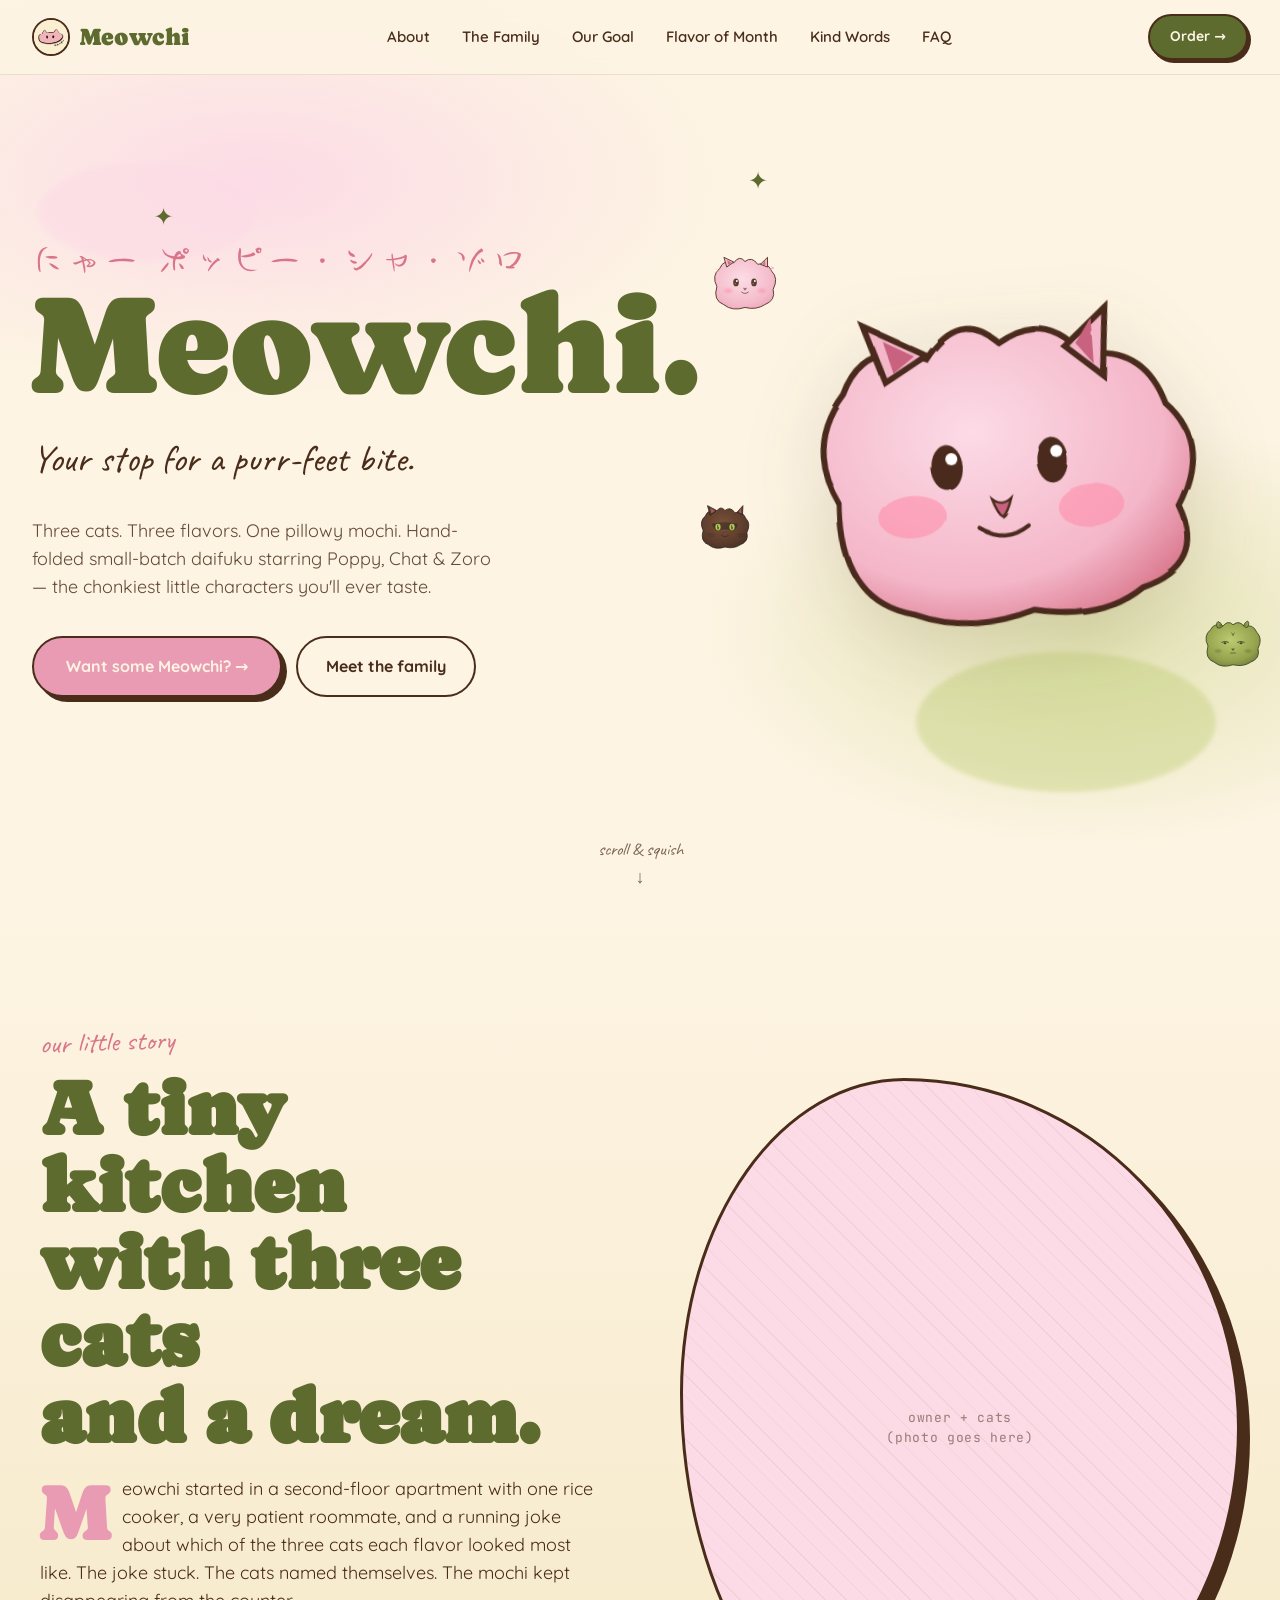
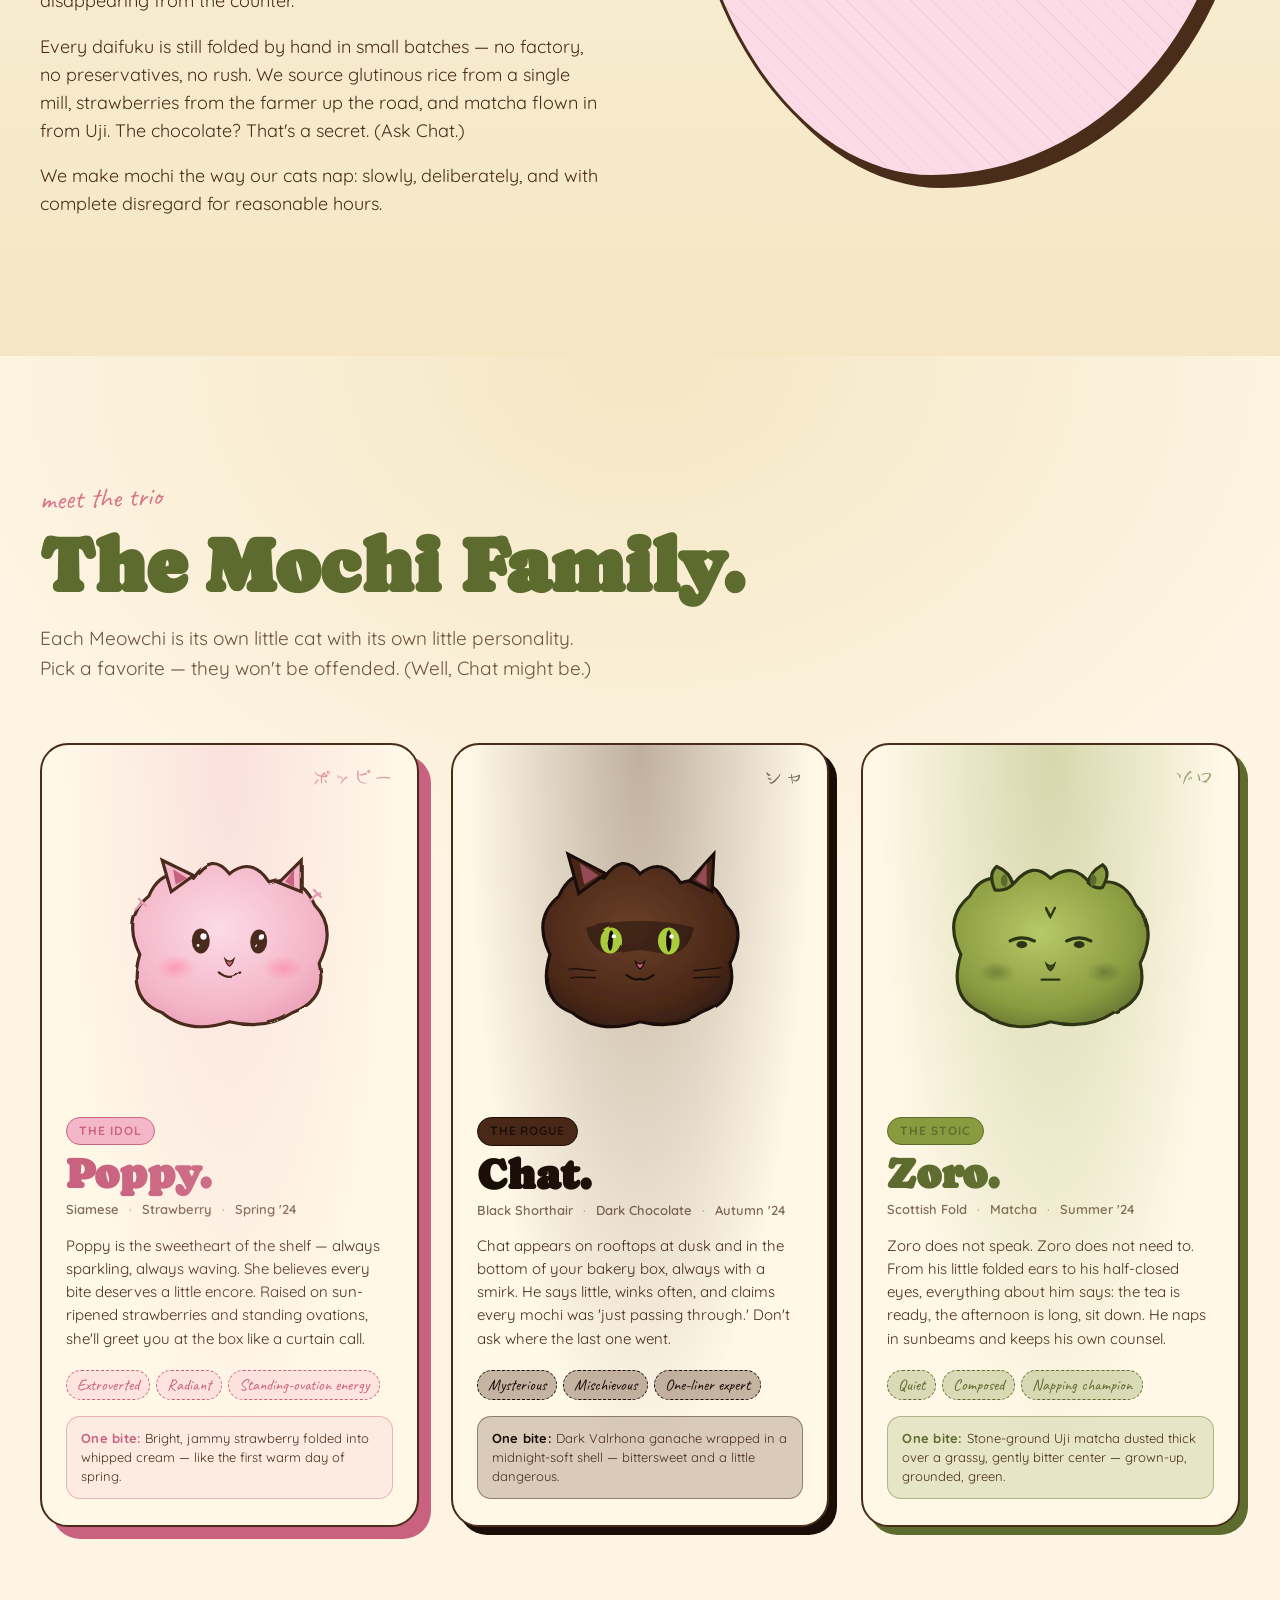
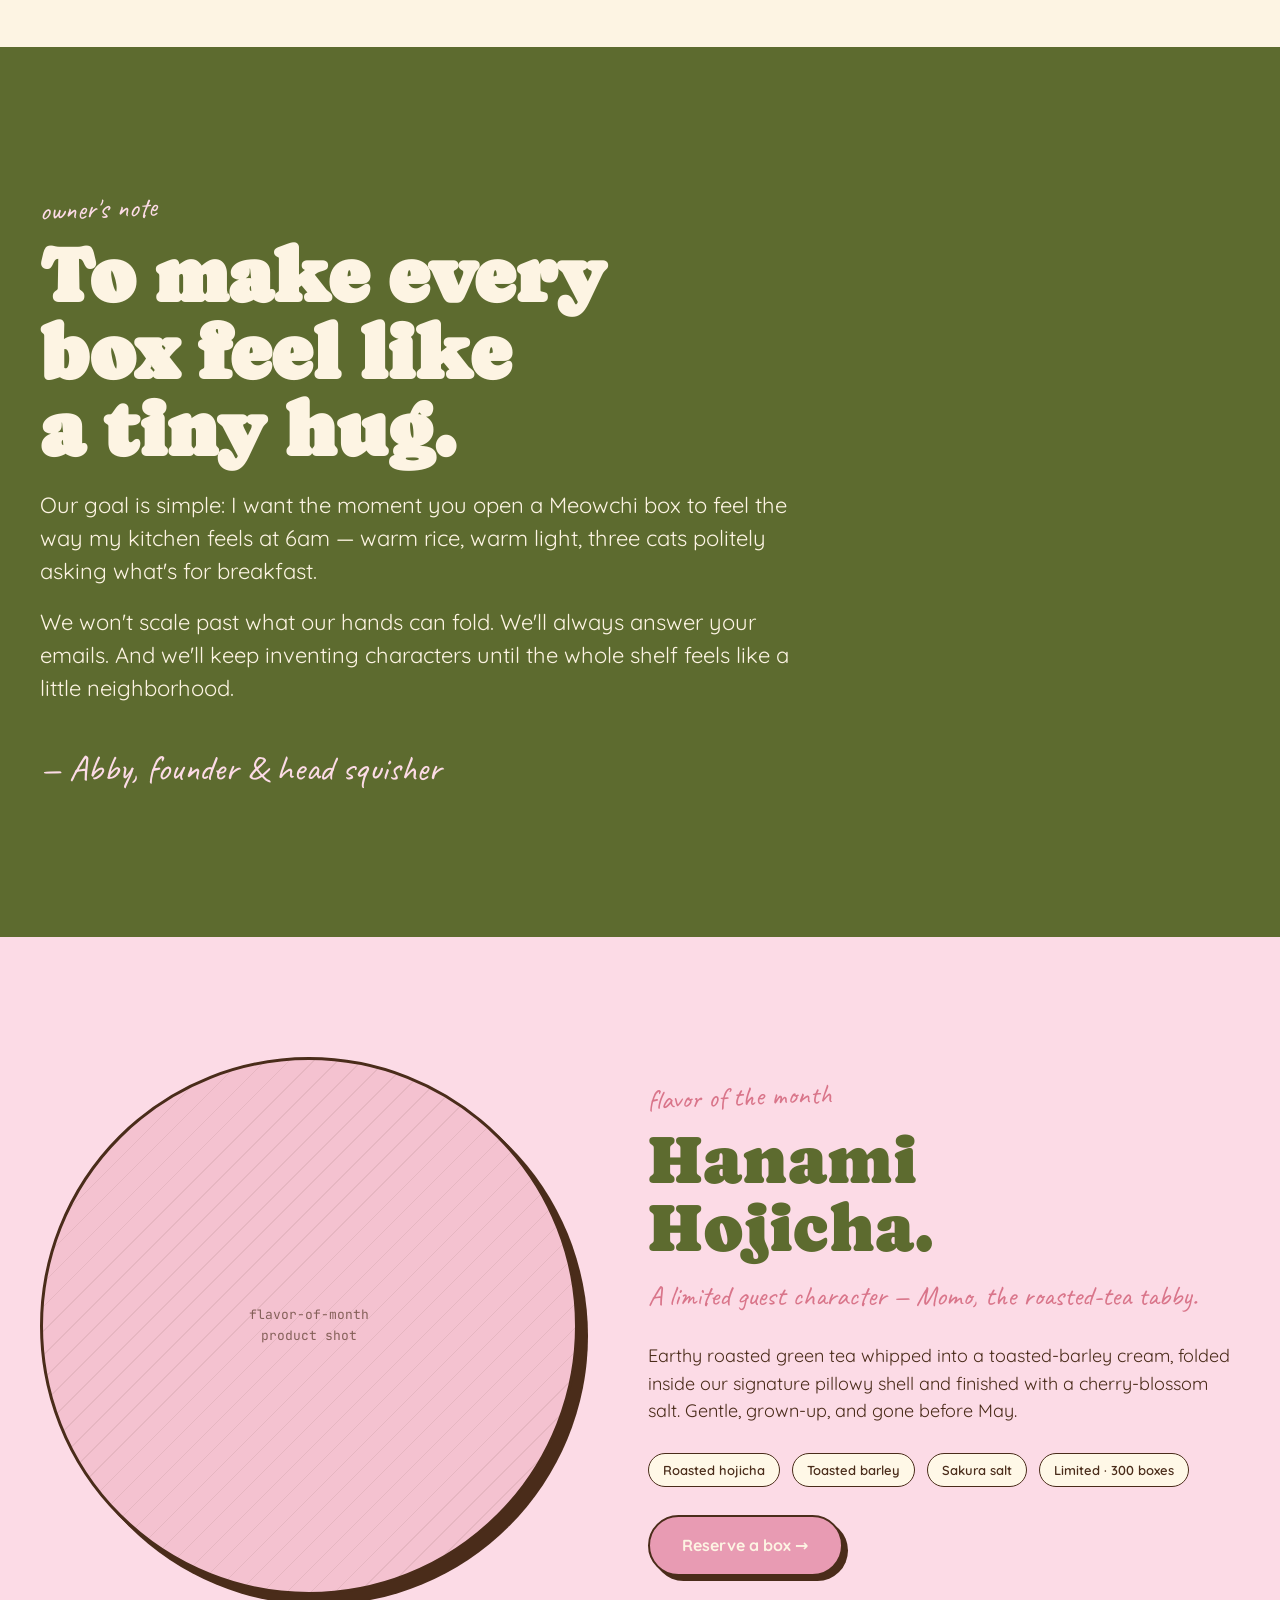
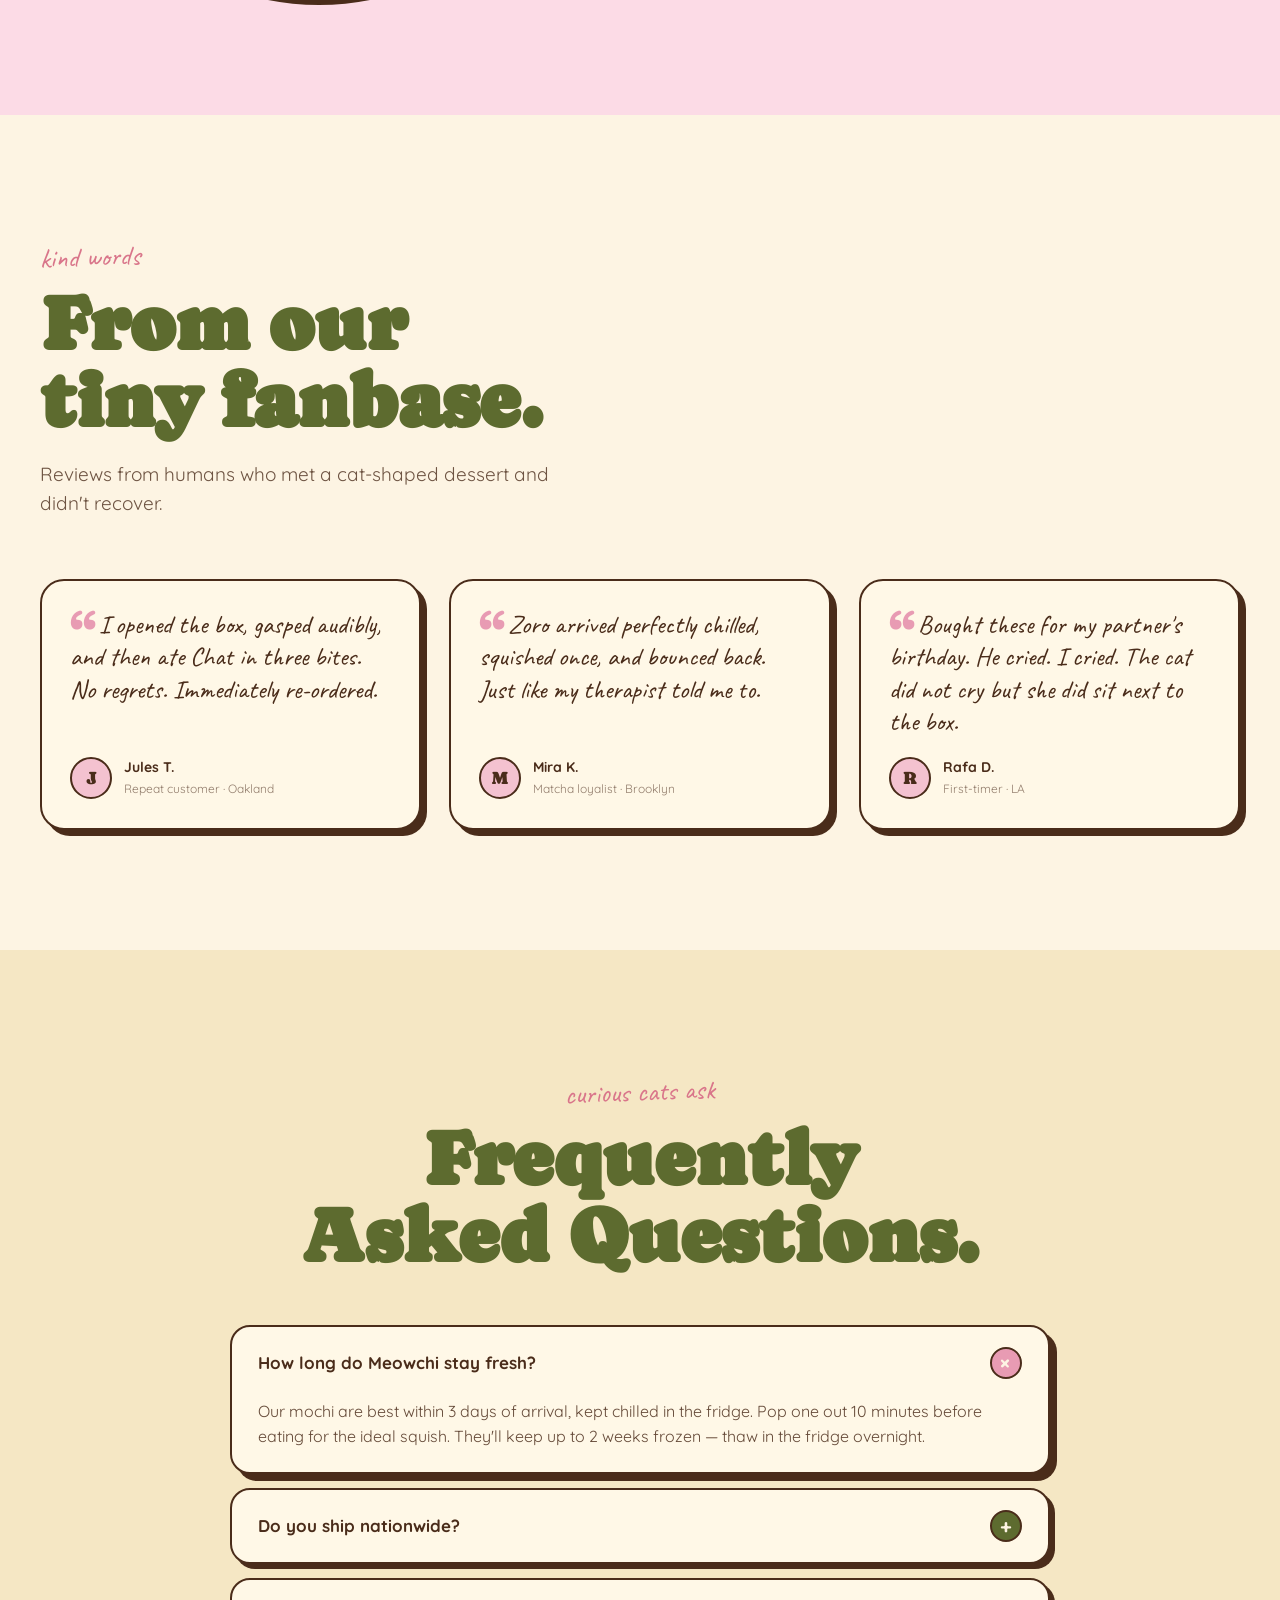
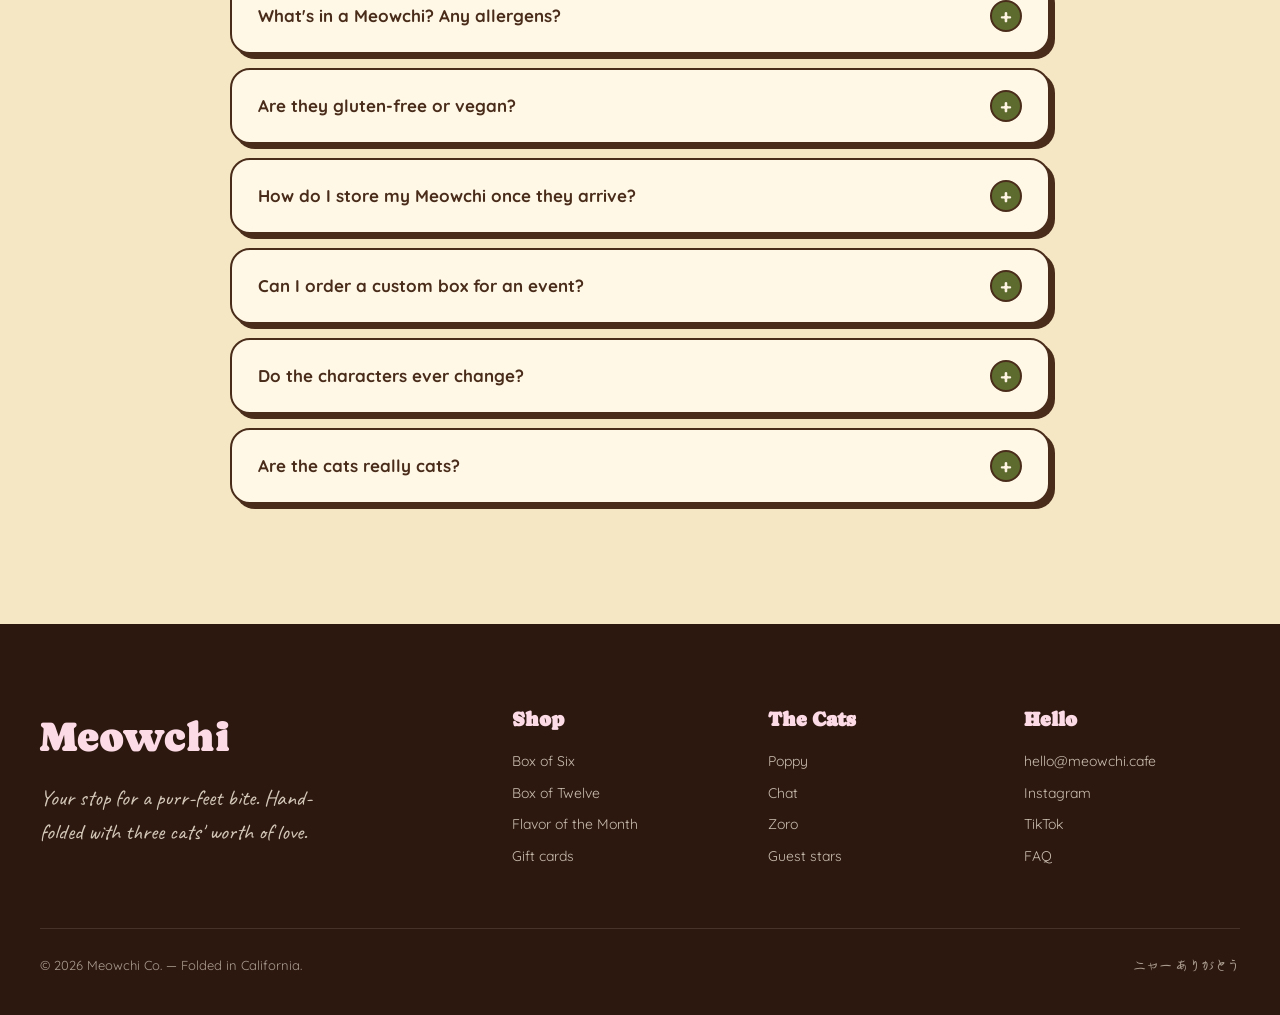
==== index.html @ c7119cfa "Initial commit" ====
<!DOCTYPE html>
<html lang="en">
<head>
<meta charset="UTF-8">
<meta name="viewport" content="width=device-width, initial-scale=1.0">
<title>Meowchi — Your stop for a purr-feet bite</title>

<link rel="preconnect" href="https://fonts.googleapis.com">
<link rel="preconnect" href="https://fonts.gstatic.com" crossorigin>
<link href="https://fonts.googleapis.com/css2?family=Caprasimo&family=Caveat:wght@400;600;700&family=Quicksand:wght@400;500;600;700&family=Yuji+Mai&family=JetBrains+Mono:wght@400;500&display=swap" rel="stylesheet">

<link rel="stylesheet" href="src/styles.css?v=11">
<link rel="icon" href="assets/logo.jpg">
</head>
<body data-theme="cream" data-accent="green">

<!-- Tweakable defaults (host can rewrite) -->
<script>
window.TWEAKS = /*EDITMODE-BEGIN*/{
  "theme": "cream",
  "accent": "green",
  "featured": "poppy"
}/*EDITMODE-END*/;
</script>

<!-- NAV -->
<nav class="nav" id="nav">
  <a href="#top" class="nav-brand">
    <img src="assets/logo.jpg" alt="Meowchi">
    <span class="wordmark">Meowchi</span>
  </a>
  <div class="nav-links">
    <a href="#about">About</a>
    <a href="#mochi">The Family</a>
    <a href="#goal">Our Goal</a>
    <a href="#fotm">Flavor of Month</a>
    <a href="#testimonials">Kind Words</a>
    <a href="#faq">FAQ</a>
  </div>
  <a href="#order" class="nav-cta">Order →</a>
</nav>

<!-- HERO -->
<header class="hero" id="top">
  <div class="cloud c1"></div>
  <div class="cloud c2"></div>
  <div class="cloud c3"></div>
  <div class="sparkle" style="top:22%;left:12%;">✦</div>
  <div class="sparkle" style="top:70%;left:8%;animation-delay:-0.8s;">✧</div>
  <div class="sparkle" style="top:18%;right:40%;animation-delay:-1.4s;">✦</div>

  <div class="hero-inner">
    <div class="hero-copy">
      <h1 class="display">
        <span class="kana">にゃー ポッピー・シャ・ゾロ</span>
        Meowchi.
      </h1>
      <div class="tagline">Your stop for a purr-feet bite.</div>
      <p class="lead">
        Three cats. Three flavors. One pillowy mochi. Hand-folded small-batch
        daifuku starring Poppy, Chat &amp; Zoro — the chonkiest little characters
        you'll ever taste.
      </p>
      <div class="hero-ctas">
        <a href="#order" class="btn-primary">Want some Meowchi? →</a>
        <a href="#mochi" class="btn-ghost">Meet the family</a>
      </div>
    </div>
    <div class="hero-stage">
      <div class="floaty p1"><img src="assets/poppy.svg" alt=""></div>
      <div class="floaty p2"><img src="assets/zoro.svg" alt=""></div>
      <div class="floaty p3"><img src="assets/chat.svg" alt=""></div>
      <div class="giant-mochi" id="giantMochi">
        <!-- A big, central mochi blob that squishes on scroll -->
        <svg viewBox="0 0 420 380" xmlns="http://www.w3.org/2000/svg">
          <defs>
            <filter id="gm-wob">
              <feTurbulence type="fractalNoise" baseFrequency="0.015" numOctaves="2" seed="5"/>
              <feDisplacementMap in="SourceGraphic" scale="4"/>
            </filter>
            <radialGradient id="gm-grad" cx="40%" cy="35%" r="75%">
              <stop offset="0%" stop-color="#fcdbe6"/>
              <stop offset="70%" stop-color="#f4b6c9"/>
              <stop offset="100%" stop-color="#d9758a"/>
            </radialGradient>
          </defs>
          <g filter="url(#gm-wob)">
            <path d="M 80 210 Q 55 160 90 120 Q 110 75 160 95 Q 190 55 220 85 Q 260 60 290 100 Q 340 95 355 145 Q 390 180 360 230 Q 380 280 325 295 Q 290 320 235 308 Q 180 325 135 305 Q 75 290 80 210 Z"
                  fill="url(#gm-grad)" stroke="#4a2c1a" stroke-width="5"/>
            <!-- ears -->
            <path d="M 125 112 L 110 65 L 160 92 Z" fill="#f4b6c9" stroke="#4a2c1a" stroke-width="5"/>
            <path d="M 275 92 L 310 62 L 305 118 Z" fill="#f4b6c9" stroke="#4a2c1a" stroke-width="5"/>
            <path d="M 132 105 L 125 78 L 150 92 Z" fill="#c8627e"/>
            <path d="M 284 90 L 298 70 L 298 108 Z" fill="#c8627e"/>
            <!-- eyes -->
            <ellipse cx="170" cy="185" rx="13" ry="19" fill="#4a2c1a"/>
            <ellipse cx="258" cy="185" rx="13" ry="19" fill="#4a2c1a"/>
            <circle cx="174" cy="178" r="5" fill="#fff"/>
            <circle cx="262" cy="178" r="5" fill="#fff"/>
            <!-- cheeks -->
            <ellipse cx="140" cy="225" rx="28" ry="18" fill="#ff8aa8" opacity="0.55"/>
            <ellipse cx="288" cy="225" rx="28" ry="18" fill="#ff8aa8" opacity="0.55"/>
            <!-- nose & smile -->
            <path d="M 207 215 Q 215 222 223 215 Q 219 228 215 230 Q 211 228 207 215 Z" fill="#c8627e" stroke="#4a2c1a" stroke-width="2"/>
            <path d="M 195 238 Q 215 252 235 238" stroke="#4a2c1a" stroke-width="3.5" fill="none" stroke-linecap="round"/>
          </g>
        </svg>
      </div>
    </div>
  </div>
  <div class="scroll-hint">scroll &amp; squish<br>↓</div>
</header>

<!-- ABOUT -->
<section class="section about" id="about">
  <div class="section-inner">
    <div class="about-grid">
      <div class="about-text reveal">
        <div class="eyebrow">our little story</div>
        <h2>A tiny kitchen<br>with three cats<br>and a dream.</h2>
        <p>Meowchi started in a second-floor apartment with one rice cooker, a very patient roommate, and a running joke about which of the three cats each flavor looked most like. The joke stuck. The cats named themselves. The mochi kept disappearing from the counter.</p>
        <p>Every daifuku is still folded by hand in small batches — no factory, no preservatives, no rush. We source glutinous rice from a single mill, strawberries from the farmer up the road, and matcha flown in from Uji. The chocolate? That's a secret. (Ask Chat.)</p>
        <p>We make mochi the way our cats nap: slowly, deliberately, and with complete disregard for reasonable hours.</p>
      </div>
      <div class="about-photo reveal"></div>
    </div>
  </div>
</section>

<!-- MOCHI FAMILY -->
<section class="section characters" id="mochi">
  <div class="section-inner">
    <div class="eyebrow">meet the trio</div>
    <h2>The Mochi Family.</h2>
    <p class="section-sub">Each Meowchi is its own little cat with its own little personality. Pick a favorite — they won't be offended. (Well, Chat might be.)</p>
    <div class="char-row" id="charRow"></div>
  </div>
</section>

<!-- OWNER'S GOAL -->
<section class="section goal" id="goal">
  <div class="section-inner">
    <div class="goal-body reveal">
      <div class="eyebrow">owner's note</div>
      <h2>To make every<br>box feel like<br>a tiny hug.</h2>
      <p>Our goal is simple: I want the moment you open a Meowchi box to feel the way my kitchen feels at 6am — warm rice, warm light, three cats politely asking what's for breakfast.</p>
      <p>We won't scale past what our hands can fold. We'll always answer your emails. And we'll keep inventing characters until the whole shelf feels like a little neighborhood.</p>
      <div class="goal-sig">— Abby, founder &amp; head squisher</div>
    </div>
  </div>
  <svg class="goal-deco" viewBox="0 0 320 280"><use href="#"/></svg>
</section>

<!-- FLAVOR OF MONTH -->
<section class="section fotm" id="fotm">
  <div class="section-inner">
    <div class="fotm-inner">
      <div class="fotm-visual reveal">
        <div class="badge">April<br>'26</div>
      </div>
      <div class="fotm-copy reveal">
        <div class="eyebrow">flavor of the month</div>
        <div class="flavor-name">Hanami<br>Hojicha.</div>
        <div class="sub">A limited guest character &mdash; Momo, the roasted-tea tabby.</div>
        <p>Earthy roasted green tea whipped into a toasted-barley cream, folded inside our signature pillowy shell and finished with a cherry-blossom salt. Gentle, grown-up, and gone before May.</p>
        <div class="fotm-notes">
          <span>Roasted hojicha</span>
          <span>Toasted barley</span>
          <span>Sakura salt</span>
          <span>Limited · 300 boxes</span>
        </div>
        <a href="#order" class="btn-primary">Reserve a box →</a>
      </div>
    </div>
  </div>
</section>

<!-- TESTIMONIALS -->
<section class="section testimonials" id="testimonials">
  <div class="section-inner">
    <div class="eyebrow">kind words</div>
    <h2>From our<br>tiny fanbase.</h2>
    <p class="section-sub">Reviews from humans who met a cat-shaped dessert and didn't recover.</p>
    <div class="test-row">
      <div class="test-card reveal">
        <div class="test-quote">I opened the box, gasped audibly, and then ate Chat in three bites. No regrets. Immediately re-ordered.</div>
        <div class="test-meta">
          <div class="test-avatar">J</div>
          <div class="test-who"><strong>Jules T.</strong><span>Repeat customer · Oakland</span></div>
        </div>
      </div>
      <div class="test-card reveal">
        <div class="test-quote">Zoro arrived perfectly chilled, squished once, and bounced back. Just like my therapist told me to.</div>
        <div class="test-meta">
          <div class="test-avatar">M</div>
          <div class="test-who"><strong>Mira K.</strong><span>Matcha loyalist · Brooklyn</span></div>
        </div>
      </div>
      <div class="test-card reveal">
        <div class="test-quote">Bought these for my partner's birthday. He cried. I cried. The cat did not cry but she did sit next to the box.</div>
        <div class="test-meta">
          <div class="test-avatar">R</div>
          <div class="test-who"><strong>Rafa D.</strong><span>First-timer · LA</span></div>
        </div>
      </div>
    </div>
  </div>
</section>

<!-- FAQ -->
<section class="section faq" id="faq">
  <div class="section-inner">
    <div style="text-align:center; margin-bottom: 50px;">
      <div class="eyebrow">curious cats ask </div>
      <h2>Frequently<br>Asked Questions.</h2>
    </div>
    <div class="faq-list" id="faqList"></div>
  </div>
</section>

<!-- FOOTER -->
<footer class="footer" id="order">
  <div class="footer-inner">
    <div class="footer-brand">
      <span class="wordmark">Meowchi</span>
      <p>Your stop for a purr-feet bite. Hand-folded with three cats' worth of love.</p>
    </div>
    <div>
      <h4>Shop</h4>
      <ul>
        <li><a href="#">Box of Six</a></li>
        <li><a href="#">Box of Twelve</a></li>
        <li><a href="#">Flavor of the Month</a></li>
        <li><a href="#">Gift cards</a></li>
      </ul>
    </div>
    <div>
      <h4>The Cats</h4>
      <ul>
        <li><a href="#mochi">Poppy</a></li>
        <li><a href="#mochi">Chat</a></li>
        <li><a href="#mochi">Zoro</a></li>
        <li><a href="#fotm">Guest stars</a></li>
      </ul>
    </div>
    <div>
      <h4>Hello</h4>
      <ul>
        <li><a href="mailto:hello@meowchi.cafe">hello@meowchi.cafe</a></li>
        <li><a href="#">Instagram</a></li>
        <li><a href="#">TikTok</a></li>
        <li><a href="#faq">FAQ</a></li>
      </ul>
    </div>
  </div>
  <div class="footer-bottom">
    <span>© 2026 Meowchi Co. — Folded in California.</span>
    <span class="jp">ニャー ありがとう</span>
  </div>
</footer>

<!-- TWEAKS PANEL -->
<div class="tweaks" id="tweaksPanel">
  <h4>Tweaks <span class="kana">ツィーク</span></h4>
  <div class="tweak-row">
    <label>Background</label>
    <div class="swatches" data-key="theme">
      <div class="sw" data-val="cream" style="background:#fdf4e3" title="Cream"></div>
      <div class="sw" data-val="pink" style="background:#fef0f5" title="Pink"></div>
      <div class="sw" data-val="sage" style="background:#f0f2e0" title="Sage"></div>
    </div>
  </div>
  <div class="tweak-row">
    <label>Accent</label>
    <div class="opts" data-key="accent">
      <button class="opt" data-val="green">Olive</button>
      <button class="opt" data-val="pink">Pink</button>
    </div>
  </div>
  <div class="tweak-row">
    <label>Featured cat</label>
    <div class="opts" data-key="featured">
      <button class="opt" data-val="poppy">Poppy</button>
      <button class="opt" data-val="chat">Chat</button>
      <button class="opt" data-val="zoro">Zoro</button>
    </div>
  </div>
</div>

<script src="src/characters.js?v=2"></script>
<script src="src/faqs.js?v=2"></script>
<script src="src/app.js?v=2"></script>
</body>
</html>
---- src/styles.css ----
/* ===== Meowchi global styles ===== */
:root {
  --cream: #fdf4e3;
  --cream-deep: #f5e7c4;
  --pink: #f4c2d0;
  --pink-deep: #e89bb3;
  --pink-soft: #fcdbe6;
  --olive: #5d6b2f;
  --olive-deep: #3d4a1f;
  --olive-soft: #b8c968;
  --choc: #4a2c1a;
  --ink: #2d1810;
  --blush: #d9758a;
  --accent: var(--olive);
  --bg: var(--cream);
  --surface: #fff8e7;
}

* { box-sizing: border-box; margin: 0; padding: 0; }

html { scroll-behavior: smooth; }

body {
  font-family: "Quicksand", -apple-system, system-ui, sans-serif;
  background: var(--bg);
  color: var(--choc);
  font-size: 17px;
  line-height: 1.55;
  overflow-x: hidden;
  -webkit-font-smoothing: antialiased;
}

.display { font-family: "Caprasimo", "Fraunces", serif; font-weight: 400; letter-spacing: -0.01em; line-height: 0.95; }
.hand { font-family: "Caveat", cursive; }
.jp { font-family: "Yuji Mai", "Caveat", serif; }

/* ========== NAV ========== */
.nav {
  position: fixed; top: 0; left: 0; right: 0;
  z-index: 50;
  display: flex; align-items: center; justify-content: space-between;
  padding: 14px 32px;
  background: color-mix(in oklab, var(--bg) 85%, transparent);
  backdrop-filter: blur(12px);
  border-bottom: 1.5px solid color-mix(in oklab, var(--choc) 10%, transparent);
  transition: background 0.3s;
}
.nav-brand { display: flex; align-items: center; gap: 10px; text-decoration: none; color: inherit; }
.nav-brand img { width: 38px; height: 38px; border-radius: 50%; object-fit: cover; border: 2px solid var(--choc); }
.nav-brand .wordmark { font-family: "Caprasimo", serif; font-size: 24px; color: var(--olive); letter-spacing: 0.01em; }
.nav-links { display: flex; gap: 28px; align-items: center; }
.nav-links a {
  color: var(--choc); text-decoration: none; font-weight: 600; font-size: 15px;
  position: relative; padding: 6px 2px;
}
.nav-links a::after {
  content: ""; position: absolute; bottom: 0; left: 0; right: 0; height: 2px;
  background: var(--accent); transform: scaleX(0); transform-origin: left;
  transition: transform 0.25s;
}
.nav-links a:hover::after { transform: scaleX(1); }
.nav-cta {
  background: var(--olive); color: var(--cream);
  padding: 10px 20px; border-radius: 999px;
  font-weight: 700; font-size: 14px;
  border: 2px solid var(--choc);
  box-shadow: 3px 3px 0 var(--choc);
  transition: transform 0.15s, box-shadow 0.15s;
  cursor: pointer; text-decoration: none; display: inline-block;
}
.nav-cta:hover { transform: translate(-1px, -1px); box-shadow: 4px 4px 0 var(--choc); }
.nav-cta:active { transform: translate(2px, 2px); box-shadow: 1px 1px 0 var(--choc); }

/* ========== HERO ========== */
.hero {
  position: relative;
  min-height: 100vh;
  padding: 120px 32px 80px;
  display: flex; align-items: center; justify-content: center;
  background:
    radial-gradient(ellipse 60% 40% at 20% 20%, var(--pink-soft), transparent 60%),
    radial-gradient(ellipse 50% 40% at 85% 70%, color-mix(in oklab, var(--olive-soft) 40%, transparent), transparent 60%),
    var(--bg);
  overflow: hidden;
}
.hero-inner {
  max-width: 1400px; width: 100%;
  display: grid; grid-template-columns: 1.1fr 1fr; gap: 40px;
  align-items: center; position: relative; z-index: 2;
}
.hero-copy h1 {
  font-size: clamp(72px, 11vw, 180px);
  color: var(--olive);
  margin-bottom: 8px;
  position: relative;
}
.hero-copy h1 .kana {
  display: block; font-family: "Yuji Mai", serif; font-size: 0.22em;
  color: var(--blush); letter-spacing: 0.2em; margin-bottom: 6px;
  font-weight: normal;
}
.hero-copy .tagline {
  font-family: "Caveat", cursive;
  font-size: clamp(26px, 3vw, 38px);
  color: var(--choc);
  margin: 18px 0 28px;
  max-width: 480px;
}
.hero-copy .lead {
  font-size: 18px; max-width: 460px; margin-bottom: 36px;
  color: color-mix(in oklab, var(--choc) 85%, transparent);
}
.hero-ctas { display: flex; gap: 14px; flex-wrap: wrap; }
.btn-primary {
  background: var(--pink-deep); color: var(--cream);
  padding: 16px 32px; border-radius: 999px; font-weight: 700; font-size: 16px;
  border: 2.5px solid var(--choc); box-shadow: 5px 5px 0 var(--choc);
  cursor: pointer; text-decoration: none; display: inline-block;
  font-family: inherit; transition: transform 0.15s, box-shadow 0.15s;
}
.btn-primary:hover { transform: translate(-2px, -2px); box-shadow: 7px 7px 0 var(--choc); }
.btn-primary:active { transform: translate(3px, 3px); box-shadow: 2px 2px 0 var(--choc); }
.btn-ghost {
  background: transparent; color: var(--choc);
  padding: 16px 28px; border-radius: 999px; font-weight: 700; font-size: 16px;
  border: 2.5px solid var(--choc);
  cursor: pointer; text-decoration: none; display: inline-block;
  font-family: inherit; transition: background 0.15s;
}
.btn-ghost:hover { background: color-mix(in oklab, var(--choc) 10%, transparent); }

/* Hero mochi stage */
.hero-stage {
  position: relative; aspect-ratio: 1/1; width: 100%; max-width: 560px; margin: 0 auto;
}
.giant-mochi {
  position: absolute; inset: 0;
  display: flex; align-items: center; justify-content: center;
}
.giant-mochi svg { width: 100%; height: 100%; filter: drop-shadow(0 20px 40px rgba(74,44,26,0.15)); }

.floaty { position: absolute; opacity: 0.9; }
.floaty.p1 { top: 5%; left: -8%; width: 90px; animation: float 6s ease-in-out infinite; }
.floaty.p2 { bottom: 8%; right: -5%; width: 80px; animation: float 7s ease-in-out infinite -2s; }
.floaty.p3 { top: 55%; left: -10%; width: 70px; animation: float 5.5s ease-in-out infinite -1s; }

.cloud {
  position: absolute;
  background: var(--pink-soft);
  border-radius: 50%;
  opacity: 0.55;
  filter: blur(2px);
}
.cloud.c1 { width: 220px; height: 100px; top: 18%; left: 3%; }
.cloud.c2 { width: 300px; height: 140px; bottom: 12%; right: 5%; opacity: 0.35; background: var(--olive-soft); }
.cloud.c3 { width: 160px; height: 80px; top: 50%; right: 20%; opacity: 0.45;}

.sparkle {
  position: absolute;
  color: var(--olive);
  font-size: 24px;
  animation: twinkle 2.5s ease-in-out infinite;
}

@keyframes float {
  0%, 100% { transform: translateY(0) rotate(-2deg); }
  50% { transform: translateY(-15px) rotate(3deg); }
}
@keyframes twinkle {
  0%, 100% { opacity: 0.3; transform: scale(0.8); }
  50% { opacity: 1; transform: scale(1.15); }
}
@keyframes squish-idle {
  0%, 100% { transform: scale(1, 1); }
  50% { transform: scale(1.04, 0.96); }
}
@keyframes drift-up {
  0%, 100% { transform: translateY(0) rotate(-1deg); }
  50% { transform: translateY(-12px) rotate(1deg); }
}
@keyframes drift-right {
  0%, 100% { transform: translateX(0) rotate(-0.5deg); }
  50% { transform: translateX(5px) rotate(0.8deg); }
}

/* scroll indicator */
.scroll-hint {
  position: absolute; bottom: 8px; left: 50%; transform: translateX(-50%);
  font-family: "Caveat", cursive; font-size: 18px; color: var(--choc);
  display: flex; flex-direction: column; align-items: center; gap: 2px;
  text-align: center;
  opacity: 0.7;
  animation: bounce 2s infinite;
  pointer-events: none;
}
@keyframes bounce {
  0%, 100% { transform: translate(-50%, 0); }
  50% { transform: translate(-50%, 6px); }
}

/* ========== SECTION SCAFFOLD ========== */
.section {
  padding: 120px 32px;
  position: relative;
}
.section-inner { max-width: 1200px; margin: 0 auto; }
.eyebrow {
  font-family: "Caveat", cursive;
  color: var(--blush);
  font-size: 28px;
  margin-bottom: 8px;
  display: inline-block;
  transform: rotate(-2deg);
}
.section h2 {
  font-family: "Caprasimo", serif;
  font-size: clamp(44px, 6vw, 80px);
  color: var(--olive);
  margin-bottom: 20px;
  line-height: 1;
}
.section-sub {
  font-size: 19px; max-width: 560px; margin-bottom: 60px;
  color: color-mix(in oklab, var(--choc) 80%, transparent);
}

/* ========== ABOUT ========== */
.about {
  background: linear-gradient(180deg, var(--bg), var(--cream-deep));
}
.about-grid {
  display: grid; grid-template-columns: 1fr 1fr; gap: 80px;
  align-items: center;
}
.about-text p { margin-bottom: 18px; font-size: 18px; }
.about-text p:first-of-type::first-letter {
  font-family: "Caprasimo", serif;
  font-size: 4.5em;
  float: left;
  line-height: 0.8;
  padding: 6px 10px 0 0;
  color: var(--pink-deep);
}
.about-photo {
  position: relative; aspect-ratio: 4/5;
  background: var(--pink-soft);
  border: 3px solid var(--choc);
  border-radius: 40% 60% 55% 45% / 45% 50% 50% 55%;
  overflow: hidden;
  box-shadow: 10px 10px 0 var(--choc);
  transform: rotate(-2deg);
}
.about-photo::before {
  content: "owner + cats\A (photo goes here)";
  white-space: pre;
  position: absolute; inset: 0;
  display: flex; align-items: center; justify-content: center; text-align: center;
  font-family: "JetBrains Mono", monospace; font-size: 13px;
  color: color-mix(in oklab, var(--choc) 55%, transparent);
  letter-spacing: 0.05em;
}
.about-photo::after {
  content: ""; position: absolute; inset: 0;
  background:
    repeating-linear-gradient(45deg,
      transparent 0, transparent 14px,
      color-mix(in oklab, var(--choc) 6%, transparent) 14px,
      color-mix(in oklab, var(--choc) 6%, transparent) 15px);
}

/* ========== CHARACTERS ========== */
.characters {
  background:
    radial-gradient(ellipse 80% 60% at 50% 0%, var(--cream-deep), transparent 70%),
    var(--bg);
}
.char-row {
  display: grid; grid-template-columns: repeat(3, 1fr); gap: 32px;
  margin-top: 30px;
}
.char-card {
  background: var(--surface);
  border: 2.5px solid var(--choc);
  border-radius: 28px;
  padding: 28px 24px 26px;
  box-shadow: 8px 8px 0 var(--card-deep);
  position: relative;
  transition: transform 0.3s cubic-bezier(.2,.8,.2,1), box-shadow 0.3s;
  cursor: pointer;
  overflow: hidden;
}
.char-card:hover .char-avatar img,
.char-card:hover .char-avatar svg { animation-play-state: paused; }
.char-card:hover,
.char-card[data-featured="true"]:hover { transform: translate(-3px, -6px) rotate(-0.5deg); box-shadow: 14px 16px 0 var(--card-deep); }
.char-card[data-id="zoro"]:hover,
.char-card[data-id="zoro"][data-featured="true"]:hover,
.char-card[data-id="zoro"][data-featured]:hover { transform: translate(10px, -8px) rotate(1.5deg) !important; box-shadow: -14px 16px 0 var(--card-deep) !important; }
.char-card[data-id="chat"]:hover,
.char-card[data-id="chat"][data-featured="true"]:hover { transform: translateY(-12px) rotate(-0.5deg); box-shadow: 14px 16px 0 var(--card-deep); }
.char-card[data-featured="true"] {
  transform: scale(1.03) rotate(-1deg);
  box-shadow: 12px 12px 0 var(--card-deep);
}
.char-card .swatch-bg {
  position: absolute; inset: 0;
  background: radial-gradient(ellipse at top, var(--card-color), transparent 65%);
  opacity: 0.35;
  pointer-events: none;
}
.char-card .katakana {
  position: absolute; top: 18px; right: 22px;
  font-family: "Yuji Mai", serif;
  color: color-mix(in oklab, var(--card-deep) 60%, transparent);
  font-size: 18px; letter-spacing: 0.15em;
}
.char-avatar {
  width: 100%; aspect-ratio: 1/1;
  display: flex; align-items: center; justify-content: center;
  margin-bottom: 16px;
  position: relative;
}
.char-avatar img, .char-avatar svg { width: 88%; height: 88%; animation: squish-idle 4s ease-in-out infinite; transform-origin: center; }
.char-card[data-id="chat"] .char-avatar img { animation: drift-up 3.8s ease-in-out infinite; }
.char-card[data-id="zoro"] .char-avatar img { animation: drift-right 4.2s ease-in-out infinite; }
.char-card .tag {
  display: inline-block;
  background: var(--card-color); color: var(--card-deep);
  padding: 4px 12px; border-radius: 999px;
  font-size: 12px; font-weight: 700; letter-spacing: 0.08em; text-transform: uppercase;
  border: 1.5px solid var(--card-deep);
  margin-bottom: 8px;
}
.char-card h3 {
  font-family: "Caprasimo", serif; font-size: 42px;
  color: var(--card-deep); margin-bottom: 4px;
  line-height: 1;
}
.char-meta {
  display: flex; gap: 10px; font-size: 13px;
  color: color-mix(in oklab, var(--choc) 70%, transparent);
  margin-bottom: 14px; font-weight: 600;
}
.char-meta span:not(:last-child)::after { content: "·"; margin-left: 10px; opacity: 0.5; }
.char-story { font-size: 15px; margin-bottom: 16px; min-height: 8em; }
.char-traits {
  display: flex; flex-wrap: wrap; gap: 6px; margin-bottom: 16px;
}
.char-traits span {
  font-family: "Caveat", cursive; font-size: 16px;
  color: var(--card-deep);
  background: color-mix(in oklab, var(--card-color) 30%, var(--surface));
  padding: 2px 10px; border-radius: 999px;
  border: 1px dashed var(--card-deep);
}
.char-bite {
  font-size: 13px;
  padding: 12px 14px; border-radius: 14px;
  background: color-mix(in oklab, var(--card-color) 20%, var(--surface));
  border: 1.5px solid color-mix(in oklab, var(--card-deep) 40%, transparent);
  line-height: 1.45;
}
.char-bite strong { color: var(--card-deep); letter-spacing: 0.02em; }

/* ========== GOAL ========== */
.goal {
  background: var(--olive);
  color: var(--cream);
  padding: 140px 32px;
  position: relative; overflow: hidden;
}
.goal .eyebrow { color: var(--pink-soft); }
.goal h2 { color: var(--cream); }
.goal-body { max-width: 780px; }
.goal-body p { font-size: 22px; line-height: 1.5; margin-bottom: 18px; }
.goal-sig {
  margin-top: 36px;
  font-family: "Caveat", cursive; font-size: 36px; color: var(--pink-soft);
}
.goal-deco {
  position: absolute; right: -60px; bottom: -80px;
  width: 400px; opacity: 0.15;
  transform: rotate(-8deg);
  pointer-events: none;
}

/* ========== FOTM ========== */
.fotm {
  background: var(--pink-soft);
}
.fotm-inner {
  display: grid; grid-template-columns: 1fr 1.1fr; gap: 70px; align-items: center;
}
.fotm-visual {
  aspect-ratio: 1/1; position: relative;
  background: var(--pink);
  border: 3px solid var(--choc);
  border-radius: 50%;
  box-shadow: 10px 10px 0 var(--choc);
  display: flex; align-items: center; justify-content: center;
  overflow: hidden;
}
.fotm-visual::before {
  content: "flavor-of-month\A product shot";
  white-space: pre;
  position: absolute;
  font-family: "JetBrains Mono", monospace; font-size: 13px;
  color: color-mix(in oklab, var(--choc) 65%, transparent); text-align: center;
  z-index: 2;
}
.fotm-visual::after {
  content: ""; position: absolute; inset: 0;
  background: repeating-linear-gradient(-45deg,
    transparent 0, transparent 16px,
    color-mix(in oklab, var(--choc) 8%, transparent) 16px,
    color-mix(in oklab, var(--choc) 8%, transparent) 17px);
}
.fotm-visual .badge {
  position: absolute; top: -14px; right: -14px;
  background: var(--olive); color: var(--cream);
  padding: 16px 20px; border-radius: 50%;
  font-family: "Caprasimo", serif; font-size: 14px; line-height: 1.1;
  border: 2.5px solid var(--choc); box-shadow: 4px 4px 0 var(--choc);
  text-align: center; z-index: 3;
  transform: rotate(12deg);
}
.fotm-copy .flavor-name {
  font-family: "Caprasimo", serif; font-size: 68px; color: var(--olive); line-height: 1;
  margin-bottom: 12px;
}
.fotm-copy .sub { font-family: "Caveat", cursive; font-size: 28px; color: var(--blush); margin-bottom: 24px; }
.fotm-copy p { font-size: 18px; margin-bottom: 28px; }
.fotm-notes { display: flex; gap: 12px; flex-wrap: wrap; margin-bottom: 28px; }
.fotm-notes span {
  padding: 6px 14px; border-radius: 999px;
  background: var(--surface); border: 1.5px solid var(--choc);
  font-size: 13px; font-weight: 600;
}

/* ========== TESTIMONIALS ========== */
.testimonials {
  background: var(--bg);
  overflow: hidden;
}
.test-row {
  display: grid; grid-template-columns: repeat(3, 1fr); gap: 28px;
}
.test-card {
  background: var(--surface);
  border: 2.5px solid var(--choc);
  border-radius: 24px;
  padding: 28px;
  box-shadow: 6px 6px 0 var(--choc);
  position: relative;
  transition: transform 0.2s;
  display: flex;
  flex-direction: column;
}
.test-card:nth-child(1) { transform: rotate(-1.5deg); }
.test-card:nth-child(2) { transform: rotate(0.8deg) translateY(20px); }
.test-card:nth-child(3) { transform: rotate(-0.5deg); }
.test-card:hover { transform: translateY(-6px) rotate(0); }
.test-quote {
  font-family: "Caveat", cursive;
  font-size: 26px;
  color: var(--choc);
  margin-bottom: 18px;
  line-height: 1.25;
}
.test-quote::before { content: "“"; font-family: "Caprasimo", serif; color: var(--pink-deep); font-size: 48px; line-height: 0; vertical-align: -14px; margin-right: 2px; }
.test-meta { display: flex; align-items: center; gap: 12px; font-size: 14px; margin-top: auto; }
.test-avatar {
  width: 42px; height: 42px; border-radius: 50%;
  background: var(--pink); border: 2px solid var(--choc);
  display: flex; align-items: center; justify-content: center;
  font-family: "Caprasimo", serif; color: var(--choc); font-size: 18px;
}
.test-who strong { display: block; }
.test-who span { color: color-mix(in oklab, var(--choc) 60%, transparent); font-size: 12px; }

/* ========== FAQ ========== */
.faq { background: var(--cream-deep); }
.faq-list {
  max-width: 820px; margin: 0 auto;
  display: flex; flex-direction: column; gap: 14px;
}
.faq-item {
  background: var(--surface);
  border: 2.5px solid var(--choc);
  border-radius: 20px;
  overflow: hidden;
  box-shadow: 5px 5px 0 var(--choc);
  transition: box-shadow 0.2s;
}
.faq-item[open] { box-shadow: 7px 7px 0 var(--choc); }
.faq-q {
  padding: 20px 26px;
  display: flex; justify-content: space-between; align-items: center; gap: 20px;
  cursor: pointer;
  font-weight: 700; font-size: 17px; color: var(--choc);
  list-style: none;
}
.faq-q::-webkit-details-marker { display: none; }
.faq-q .icon {
  flex-shrink: 0;
  width: 32px; height: 32px;
  background: var(--olive); color: var(--cream);
  border-radius: 50%;
  display: flex; align-items: center; justify-content: center;
  font-size: 20px; font-weight: 700;
  border: 2px solid var(--choc);
  transition: transform 0.25s, background 0.25s;
}
.faq-item[open] .faq-q .icon { transform: rotate(45deg); background: var(--pink-deep); }
.faq-a { padding: 0 26px 22px; font-size: 16px; line-height: 1.6; color: color-mix(in oklab, var(--choc) 85%, transparent); }

/* ========== FOOTER ========== */
.footer {
  background: var(--ink);
  color: var(--cream);
  padding: 80px 32px 40px;
  position: relative;
}
.footer-inner {
  max-width: 1200px; margin: 0 auto;
  display: grid; grid-template-columns: 2fr 1fr 1fr 1fr; gap: 40px;
  margin-bottom: 50px;
}
.footer h4 {
  font-family: "Caprasimo", serif; font-size: 20px;
  color: var(--pink-soft); margin-bottom: 16px;
}
.footer ul { list-style: none; }
.footer li { margin-bottom: 10px; font-size: 14px; }
.footer a { color: var(--cream); text-decoration: none; opacity: 0.75; transition: opacity 0.15s; }
.footer a:hover { opacity: 1; }
.footer-brand .wordmark {
  font-family: "Caprasimo", serif; font-size: 42px; color: var(--pink-soft);
  display: block; margin-bottom: 12px;
}
.footer-brand p { font-family: "Caveat", cursive; font-size: 22px; opacity: 0.8; max-width: 280px; }
.footer-bottom {
  border-top: 1px solid color-mix(in oklab, var(--cream) 20%, transparent);
  padding-top: 26px;
  display: flex; justify-content: space-between; align-items: center;
  font-size: 13px; opacity: 0.6;
  max-width: 1200px; margin: 0 auto;
}

/* ========== TWEAKS PANEL ========== */
.tweaks {
  position: fixed; right: 20px; bottom: 20px; z-index: 100;
  background: var(--surface);
  border: 2.5px solid var(--choc);
  border-radius: 18px;
  box-shadow: 6px 6px 0 var(--choc);
  padding: 18px 20px;
  width: 260px;
  font-size: 13px;
  display: none;
}
.tweaks.active { display: block; }
.tweaks h4 {
  font-family: "Caprasimo", serif; font-size: 18px;
  color: var(--olive); margin-bottom: 14px;
  display: flex; justify-content: space-between; align-items: center;
}
.tweaks h4 .kana { font-family: "Yuji Mai", serif; font-size: 11px; color: var(--blush); letter-spacing: 0.15em; }
.tweak-row { margin-bottom: 14px; }
.tweak-row:last-child { margin-bottom: 0; }
.tweak-row label { display: block; font-weight: 700; margin-bottom: 6px; color: var(--choc); }
.tweak-row .opts { display: flex; gap: 6px; flex-wrap: wrap; }
.tweak-row .opt {
  padding: 6px 12px;
  border-radius: 999px;
  border: 1.5px solid var(--choc);
  background: var(--surface);
  font-size: 12px; font-weight: 600; cursor: pointer; font-family: inherit; color: var(--choc);
  transition: background 0.15s;
}
.tweak-row .opt:hover { background: color-mix(in oklab, var(--choc) 8%, var(--surface)); }
.tweak-row .opt.active { background: var(--olive); color: var(--cream); border-color: var(--choc); }
.tweak-row .swatches { display: flex; gap: 8px; }
.tweak-row .sw {
  width: 30px; height: 30px; border-radius: 50%;
  border: 2px solid var(--choc); cursor: pointer;
  transition: transform 0.15s;
}
.tweak-row .sw:hover { transform: scale(1.1); }
.tweak-row .sw.active { box-shadow: 0 0 0 2px var(--surface), 0 0 0 4px var(--choc); }

/* ========== THEME VARIATIONS ========== */
body[data-theme="pink"] { --bg: #fef0f5; --cream-deep: #fad6e3; --accent: var(--pink-deep); }
body[data-theme="cream"] { --bg: #fdf4e3; --cream-deep: #f5e7c4; --accent: var(--olive); }
body[data-theme="sage"] { --bg: #f0f2e0; --cream-deep: #dce0c0; --accent: var(--olive); }

body[data-accent="pink"] { --accent: var(--pink-deep); }
body[data-accent="pink"] .nav-cta { background: var(--pink-deep); }
body[data-accent="pink"] .goal { background: var(--pink-deep); }
body[data-accent="pink"] .section h2,
body[data-accent="pink"] .fotm-copy .flavor-name,
body[data-accent="pink"] .nav-brand .wordmark { color: var(--pink-deep); }

body[data-accent="green"] { --accent: var(--olive); }

/* ========== RESPONSIVE ========== */
@media (max-width: 900px) {
  .nav-links { display: none; }
  .nav-links.mobile-show { display: flex; }
  .hero-inner { grid-template-columns: 1fr; text-align: center; }
  .hero-copy .tagline, .hero-copy .lead { margin-left: auto; margin-right: auto; }
  .hero-ctas { justify-content: center; }
  .about-grid { grid-template-columns: 1fr; gap: 40px; }
  .char-row { grid-template-columns: 1fr; }
  .fotm-inner { grid-template-columns: 1fr; }
  .test-row { grid-template-columns: 1fr; }
  .footer-inner { grid-template-columns: 1fr 1fr; }
  .section { padding: 80px 22px; }
  .tweaks { width: calc(100vw - 40px); }
}

/* ========== UTILITY ========== */
.reveal {
  opacity: 0; transform: translateY(30px);
  transition: opacity 0.8s ease-out, transform 0.8s cubic-bezier(.2,.8,.2,1);
}
.reveal.in { opacity: 1; transform: translateY(0); }
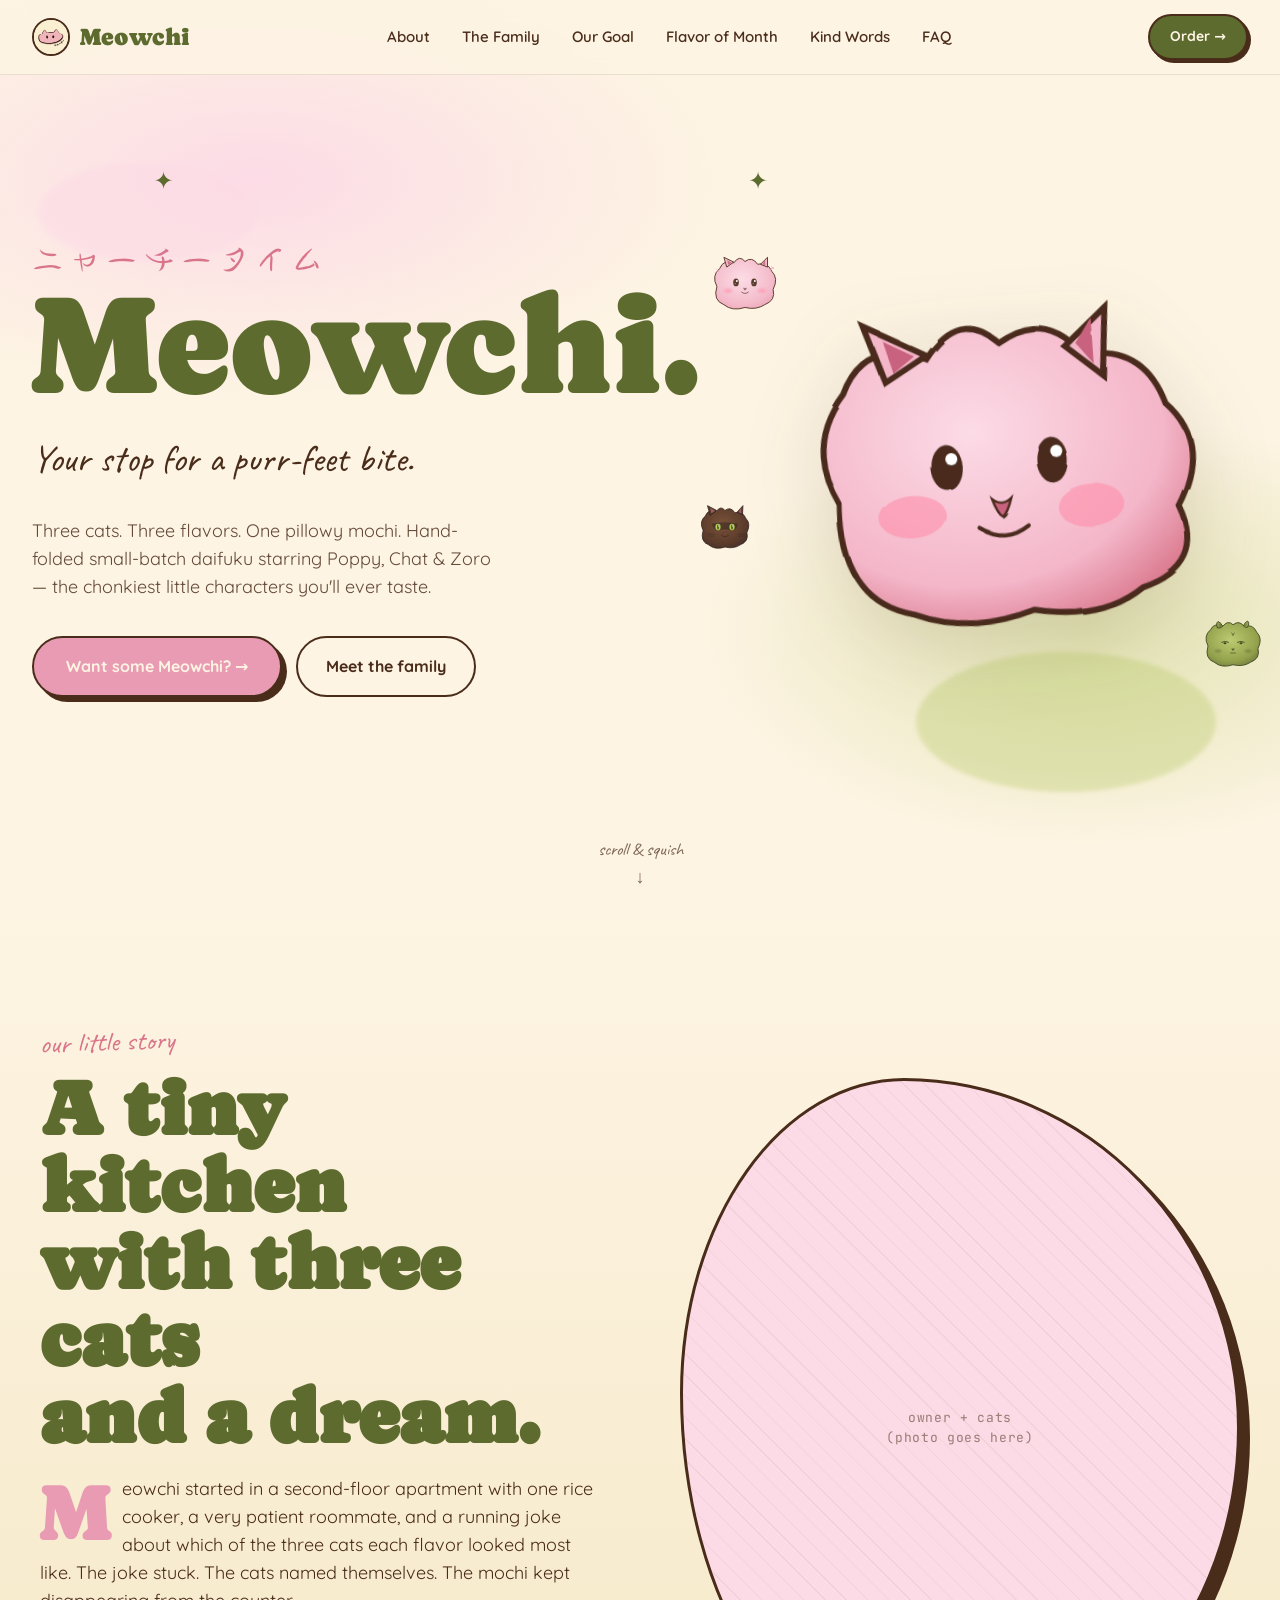
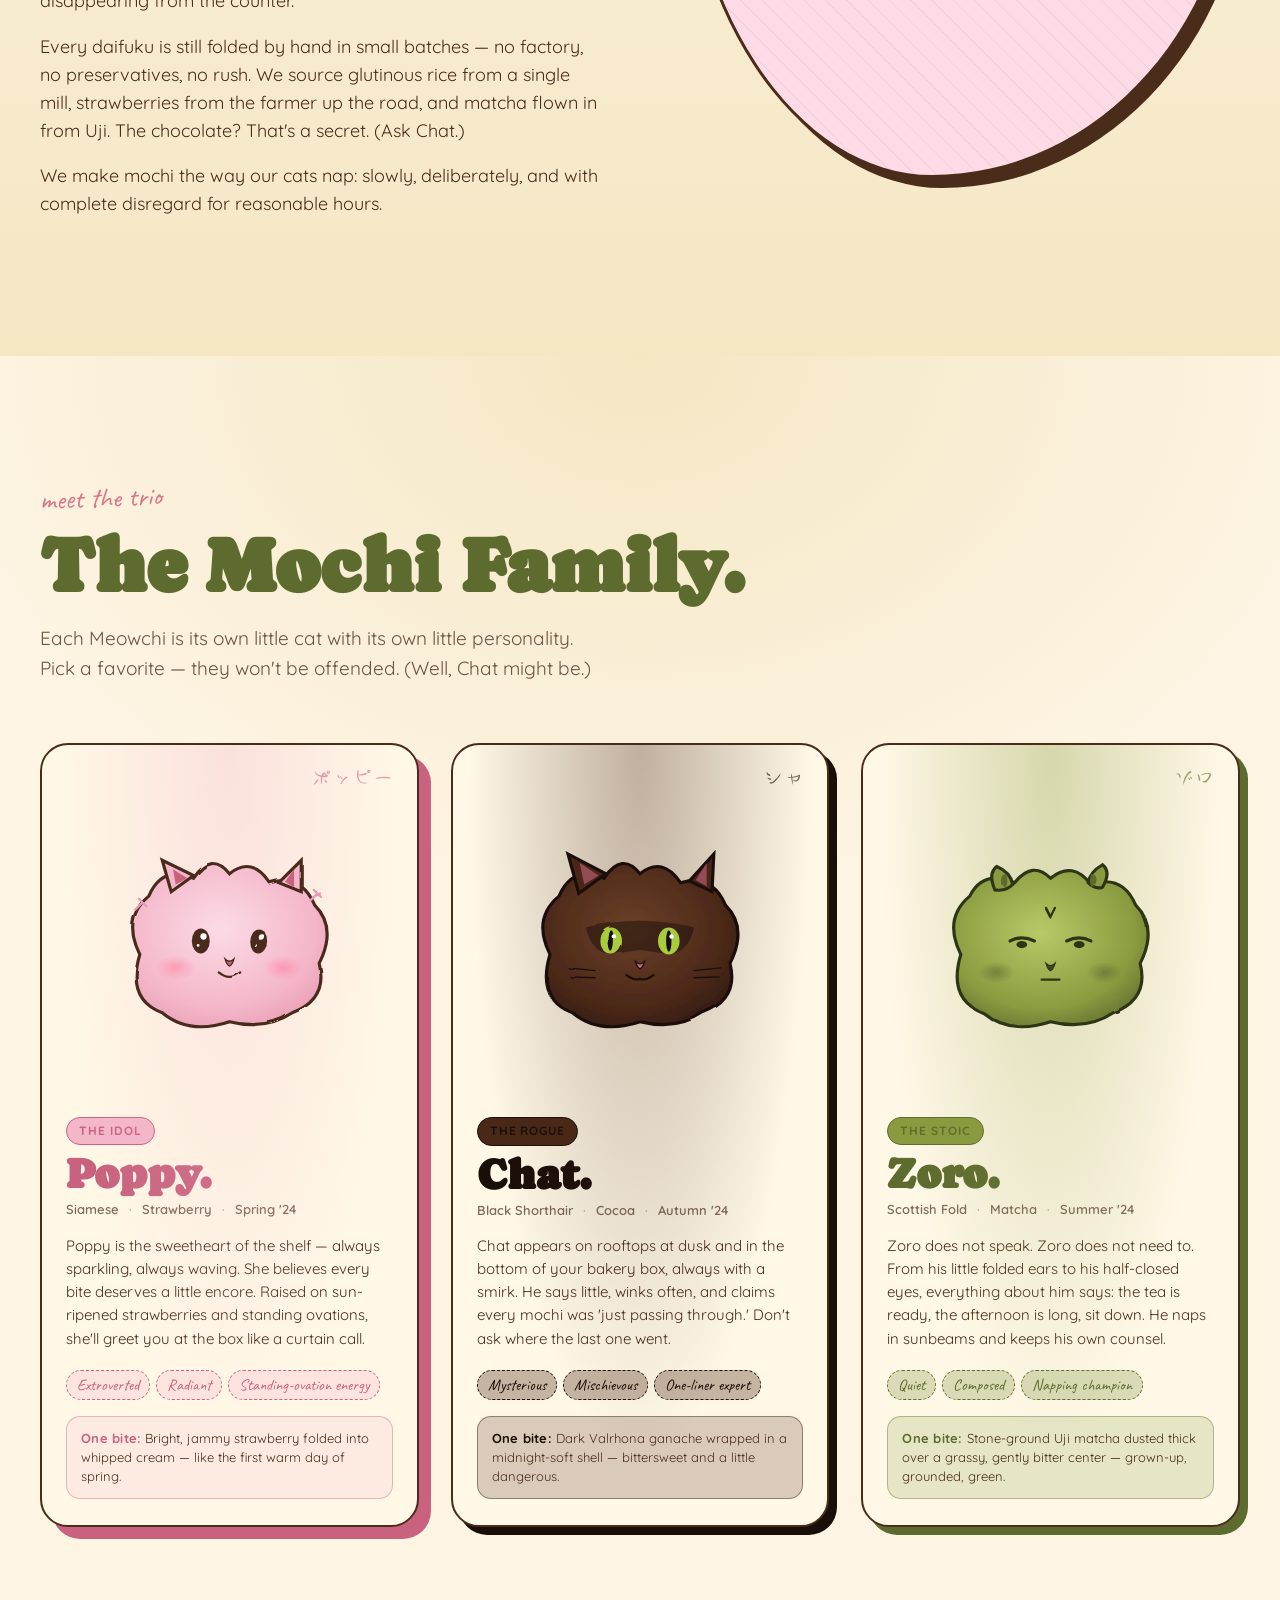
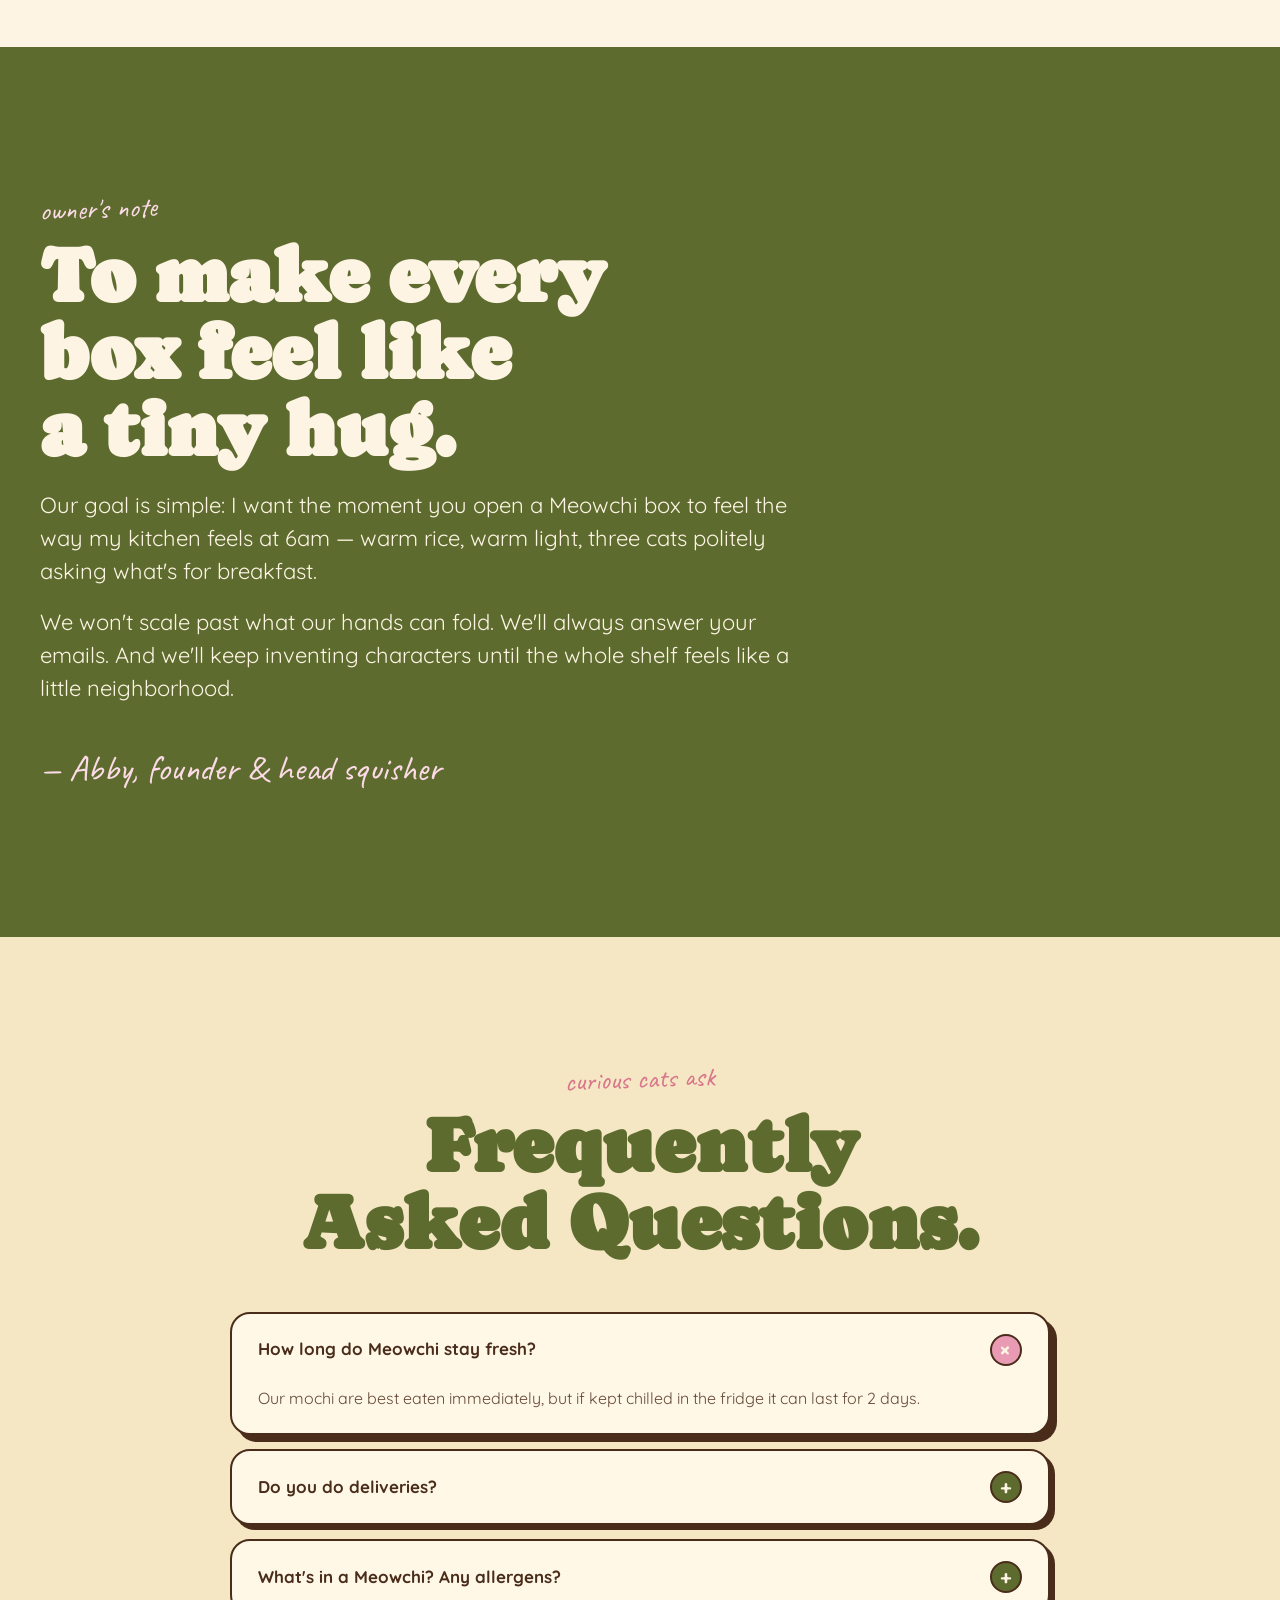
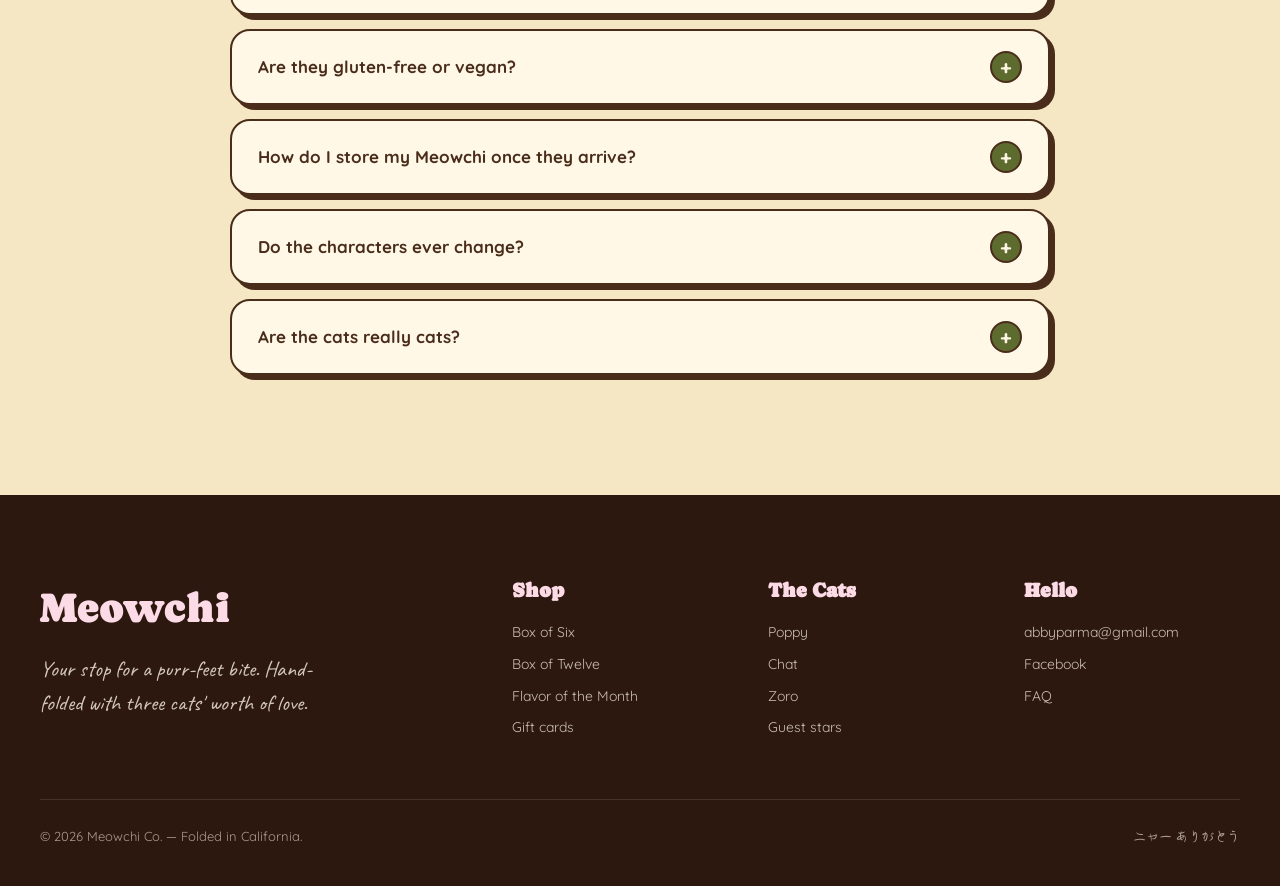
==== commit ed77f68c: "Added some changes in the informations" ====
--- a/index.html
+++ b/index.html
@@ -9,7 +9,7 @@
 <link rel="preconnect" href="https://fonts.gstatic.com" crossorigin>
 <link href="https://fonts.googleapis.com/css2?family=Caprasimo&family=Caveat:wght@400;600;700&family=Quicksand:wght@400;500;600;700&family=Yuji+Mai&family=JetBrains+Mono:wght@400;500&display=swap" rel="stylesheet">
 
-<link rel="stylesheet" href="src/styles.css?v=11">
+<link rel="stylesheet" href="src/styles.css?v=13">
 <link rel="icon" href="assets/logo.jpg">
 </head>
 <body data-theme="cream" data-accent="green">
@@ -45,14 +45,14 @@
   <div class="cloud c1"></div>
   <div class="cloud c2"></div>
   <div class="cloud c3"></div>
-  <div class="sparkle" style="top:22%;left:12%;">✦</div>
+  <div class="sparkle" style="top:18%;left:12%;">✦</div>
   <div class="sparkle" style="top:70%;left:8%;animation-delay:-0.8s;">✧</div>
   <div class="sparkle" style="top:18%;right:40%;animation-delay:-1.4s;">✦</div>
 
   <div class="hero-inner">
     <div class="hero-copy">
       <h1 class="display">
-        <span class="kana">にゃー ポッピー・シャ・ゾロ</span>
+        <span class="kana">ニャーチータイム</span>
         Meowchi.
       </h1>
       <div class="tagline">Your stop for a purr-feet bite.</div>
@@ -62,7 +62,7 @@
         you'll ever taste.
       </p>
       <div class="hero-ctas">
-        <a href="#order" class="btn-primary">Want some Meowchi? →</a>
+        <a href="https://forms.gle/E27MFyLRsw12sjZW6" target="_blank" class="btn-primary">Want some Meowchi? →</a>
         <a href="#mochi" class="btn-ghost">Meet the family</a>
       </div>
     </div>
@@ -152,7 +152,7 @@
 </section>
 
 <!-- FLAVOR OF MONTH -->
-<section class="section fotm" id="fotm">
+<!-- <section class="section fotm" id="fotm">
   <div class="section-inner">
     <div class="fotm-inner">
       <div class="fotm-visual reveal">
@@ -173,10 +173,10 @@
       </div>
     </div>
   </div>
-</section>
+</section> -->
 
 <!-- TESTIMONIALS -->
-<section class="section testimonials" id="testimonials">
+<!-- <section class="section testimonials" id="testimonials">
   <div class="section-inner">
     <div class="eyebrow">kind words</div>
     <h2>From our<br>tiny fanbase.</h2>
@@ -186,26 +186,26 @@
         <div class="test-quote">I opened the box, gasped audibly, and then ate Chat in three bites. No regrets. Immediately re-ordered.</div>
         <div class="test-meta">
           <div class="test-avatar">J</div>
-          <div class="test-who"><strong>Jules T.</strong><span>Repeat customer · Oakland</span></div>
+          <div class="test-who"><strong>Jules T.</strong><span>Repeat customer · A friend</span></div>
         </div>
       </div>
       <div class="test-card reveal">
         <div class="test-quote">Zoro arrived perfectly chilled, squished once, and bounced back. Just like my therapist told me to.</div>
         <div class="test-meta">
           <div class="test-avatar">M</div>
-          <div class="test-who"><strong>Mira K.</strong><span>Matcha loyalist · Brooklyn</span></div>
+          <div class="test-who"><strong>Mira K.</strong><span>Matcha loyalist · FEU Student</span></div>
         </div>
       </div>
       <div class="test-card reveal">
         <div class="test-quote">Bought these for my partner's birthday. He cried. I cried. The cat did not cry but she did sit next to the box.</div>
         <div class="test-meta">
           <div class="test-avatar">R</div>
-          <div class="test-who"><strong>Rafa D.</strong><span>First-timer · LA</span></div>
-        </div>
-      </div>
-    </div>
-  </div>
-</section>
+          <div class="test-who"><strong>Rafa D.</strong><span>First-timer · Friend</span></div>
+        </div>
+      </div>
+    </div>
+  </div>
+</section> -->
 
 <!-- FAQ -->
 <section class="section faq" id="faq">
@@ -246,9 +246,8 @@
     <div>
       <h4>Hello</h4>
       <ul>
-        <li><a href="mailto:hello@meowchi.cafe">hello@meowchi.cafe</a></li>
-        <li><a href="#">Instagram</a></li>
-        <li><a href="#">TikTok</a></li>
+        <li><a href="mailto:abbyparma@gmail.com">abbyparma@gmail.com</a></li>
+        <li><a href="https://www.facebook.com/profile.php?id=61572342222200" target="_blank" rel="noopener noreferrer">Facebook</a></li>
         <li><a href="#faq">FAQ</a></li>
       </ul>
     </div>
--- a/src/styles.css
+++ b/src/styles.css
@@ -285,19 +285,40 @@
   padding: 28px 24px 26px;
   box-shadow: 8px 8px 0 var(--card-deep);
   position: relative;
-  transition: transform 0.3s cubic-bezier(.2,.8,.2,1), box-shadow 0.3s;
+  transition: transform 0.45s cubic-bezier(.2,.8,.2,1), box-shadow 0.45s cubic-bezier(.2,.8,.2,1);
   cursor: pointer;
   overflow: hidden;
 }
 .char-card:hover .char-avatar img,
 .char-card:hover .char-avatar svg { animation-play-state: paused; }
 .char-card:hover,
-.char-card[data-featured="true"]:hover { transform: translate(-3px, -6px) rotate(-0.5deg); box-shadow: 14px 16px 0 var(--card-deep); }
+.char-card[data-featured="true"]:hover {
+  animation: card-windup 0.75s cubic-bezier(.2,.7,.2,1.25) forwards;
+}
 .char-card[data-id="zoro"]:hover,
 .char-card[data-id="zoro"][data-featured="true"]:hover,
-.char-card[data-id="zoro"][data-featured]:hover { transform: translate(10px, -8px) rotate(1.5deg) !important; box-shadow: -14px 16px 0 var(--card-deep) !important; }
+.char-card[data-id="zoro"][data-featured]:hover {
+  animation: card-windup-zoro 0.75s cubic-bezier(.2,.7,.2,1.25) forwards !important;
+}
 .char-card[data-id="chat"]:hover,
-.char-card[data-id="chat"][data-featured="true"]:hover { transform: translateY(-12px) rotate(-0.5deg); box-shadow: 14px 16px 0 var(--card-deep); }
+.char-card[data-id="chat"][data-featured="true"]:hover {
+  animation: card-windup-chat 0.75s cubic-bezier(.2,.7,.2,1.25) forwards;
+}
+@keyframes card-windup {
+  0%   { transform: translate(0, 0) rotate(0deg);          box-shadow: 8px 8px 0 var(--card-deep); }
+  35%  { transform: translate(3px, 4px) rotate(0.4deg);    box-shadow: 3px 3px 0 var(--card-deep); }
+  100% { transform: translate(-3px, -6px) rotate(-0.5deg); box-shadow: 14px 16px 0 var(--card-deep); }
+}
+@keyframes card-windup-zoro {
+  0%   { transform: translate(0, 0) rotate(0deg);         box-shadow: 8px 8px 0 var(--card-deep); }
+  35%  { transform: translate(-4px, 4px) rotate(-0.8deg); box-shadow: -3px 3px 0 var(--card-deep); }
+  100% { transform: translate(10px, -8px) rotate(1.5deg); box-shadow: -14px 16px 0 var(--card-deep); }
+}
+@keyframes card-windup-chat {
+  0%   { transform: translateY(0) rotate(0deg);            box-shadow: 8px 8px 0 var(--card-deep); }
+  35%  { transform: translateY(5px) rotate(0.4deg);        box-shadow: 3px 3px 0 var(--card-deep); }
+  100% { transform: translateY(-12px) rotate(-0.5deg);     box-shadow: 14px 16px 0 var(--card-deep); }
+}
 .char-card[data-featured="true"] {
   transform: scale(1.03) rotate(-1deg);
   box-shadow: 12px 12px 0 var(--card-deep);
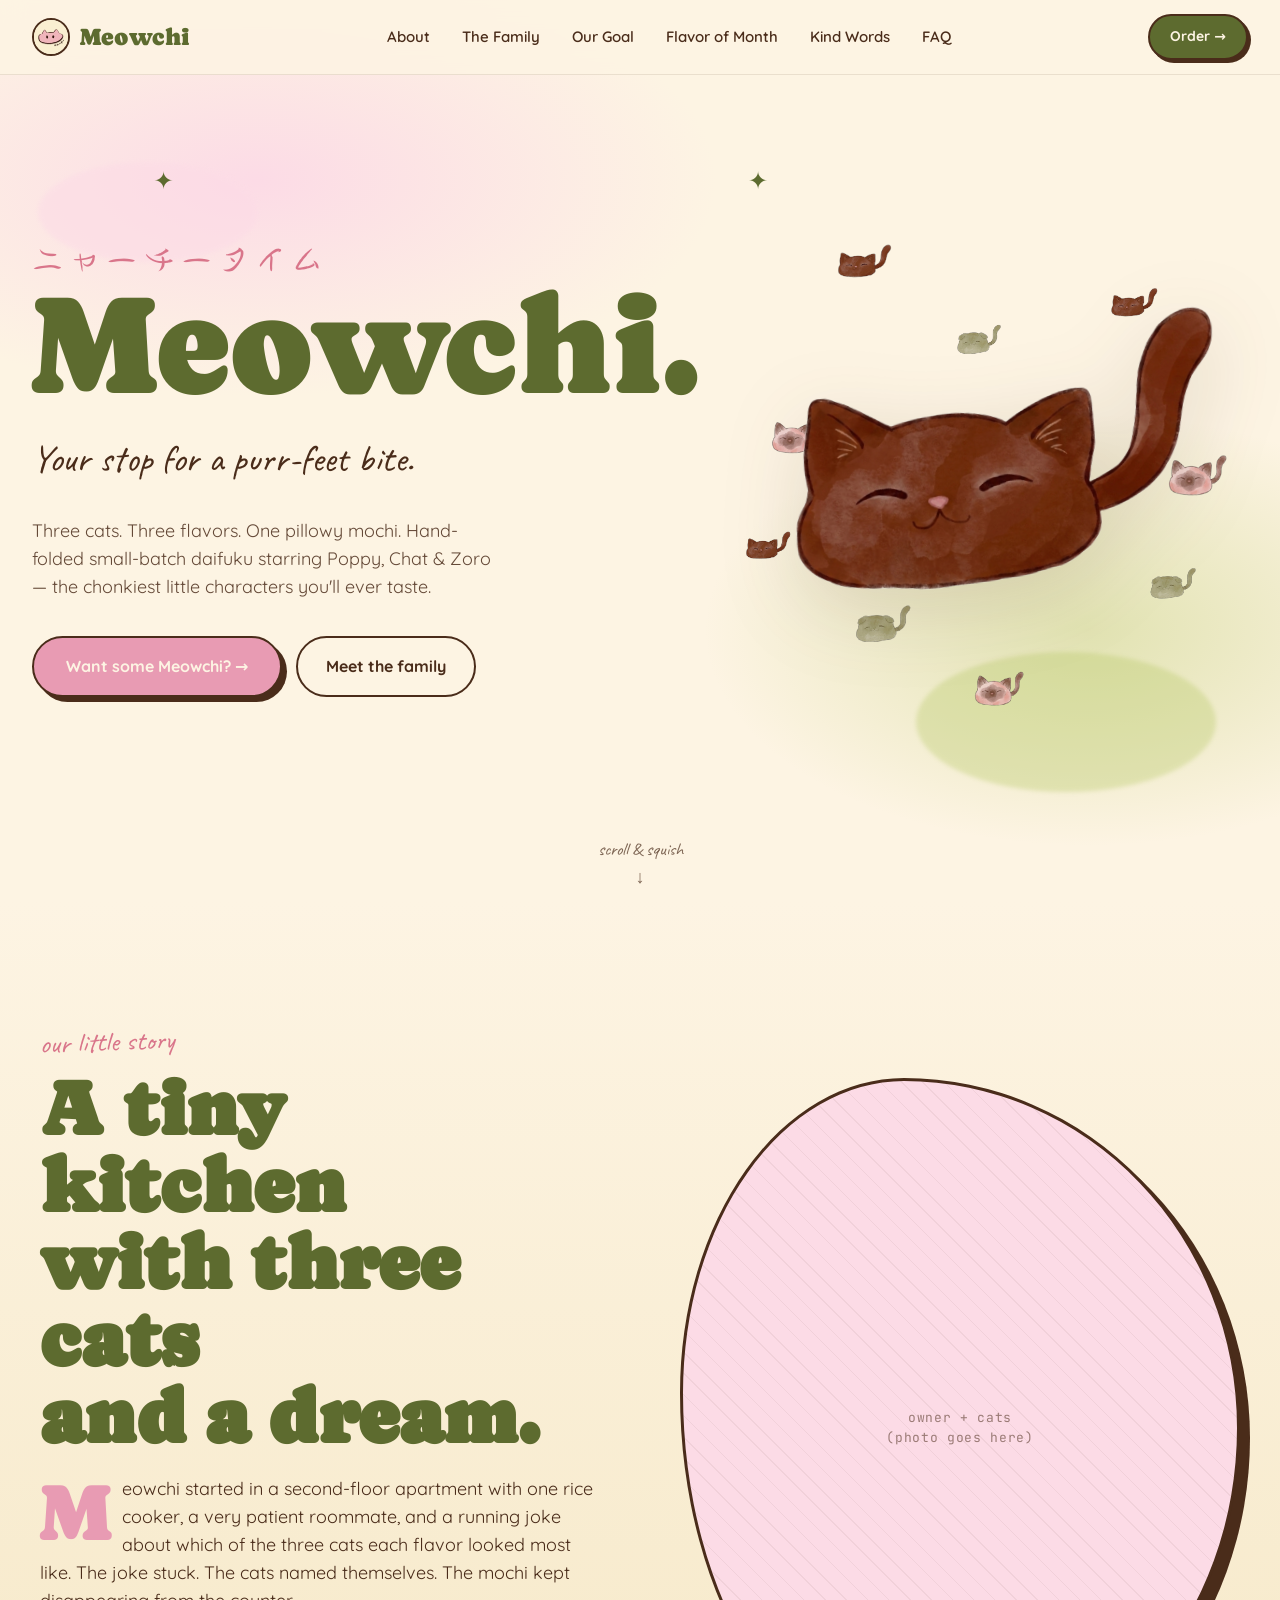
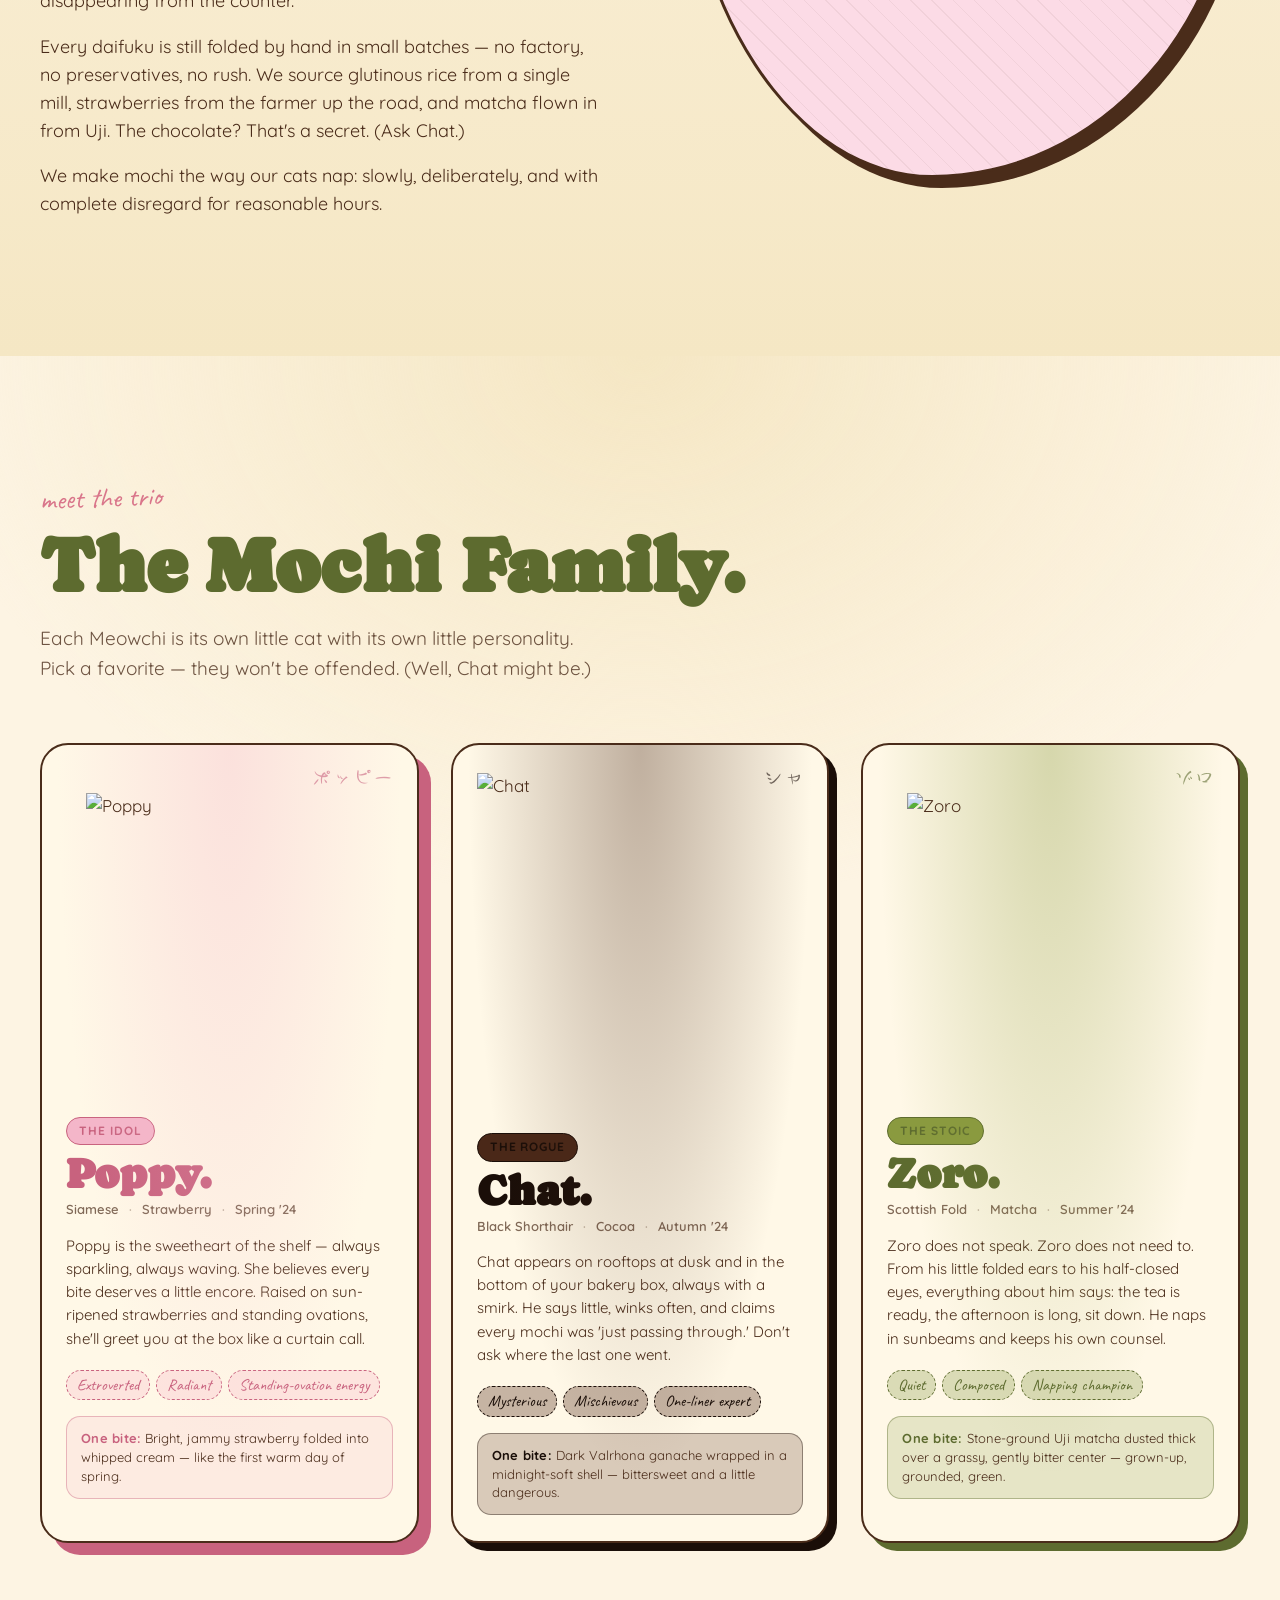
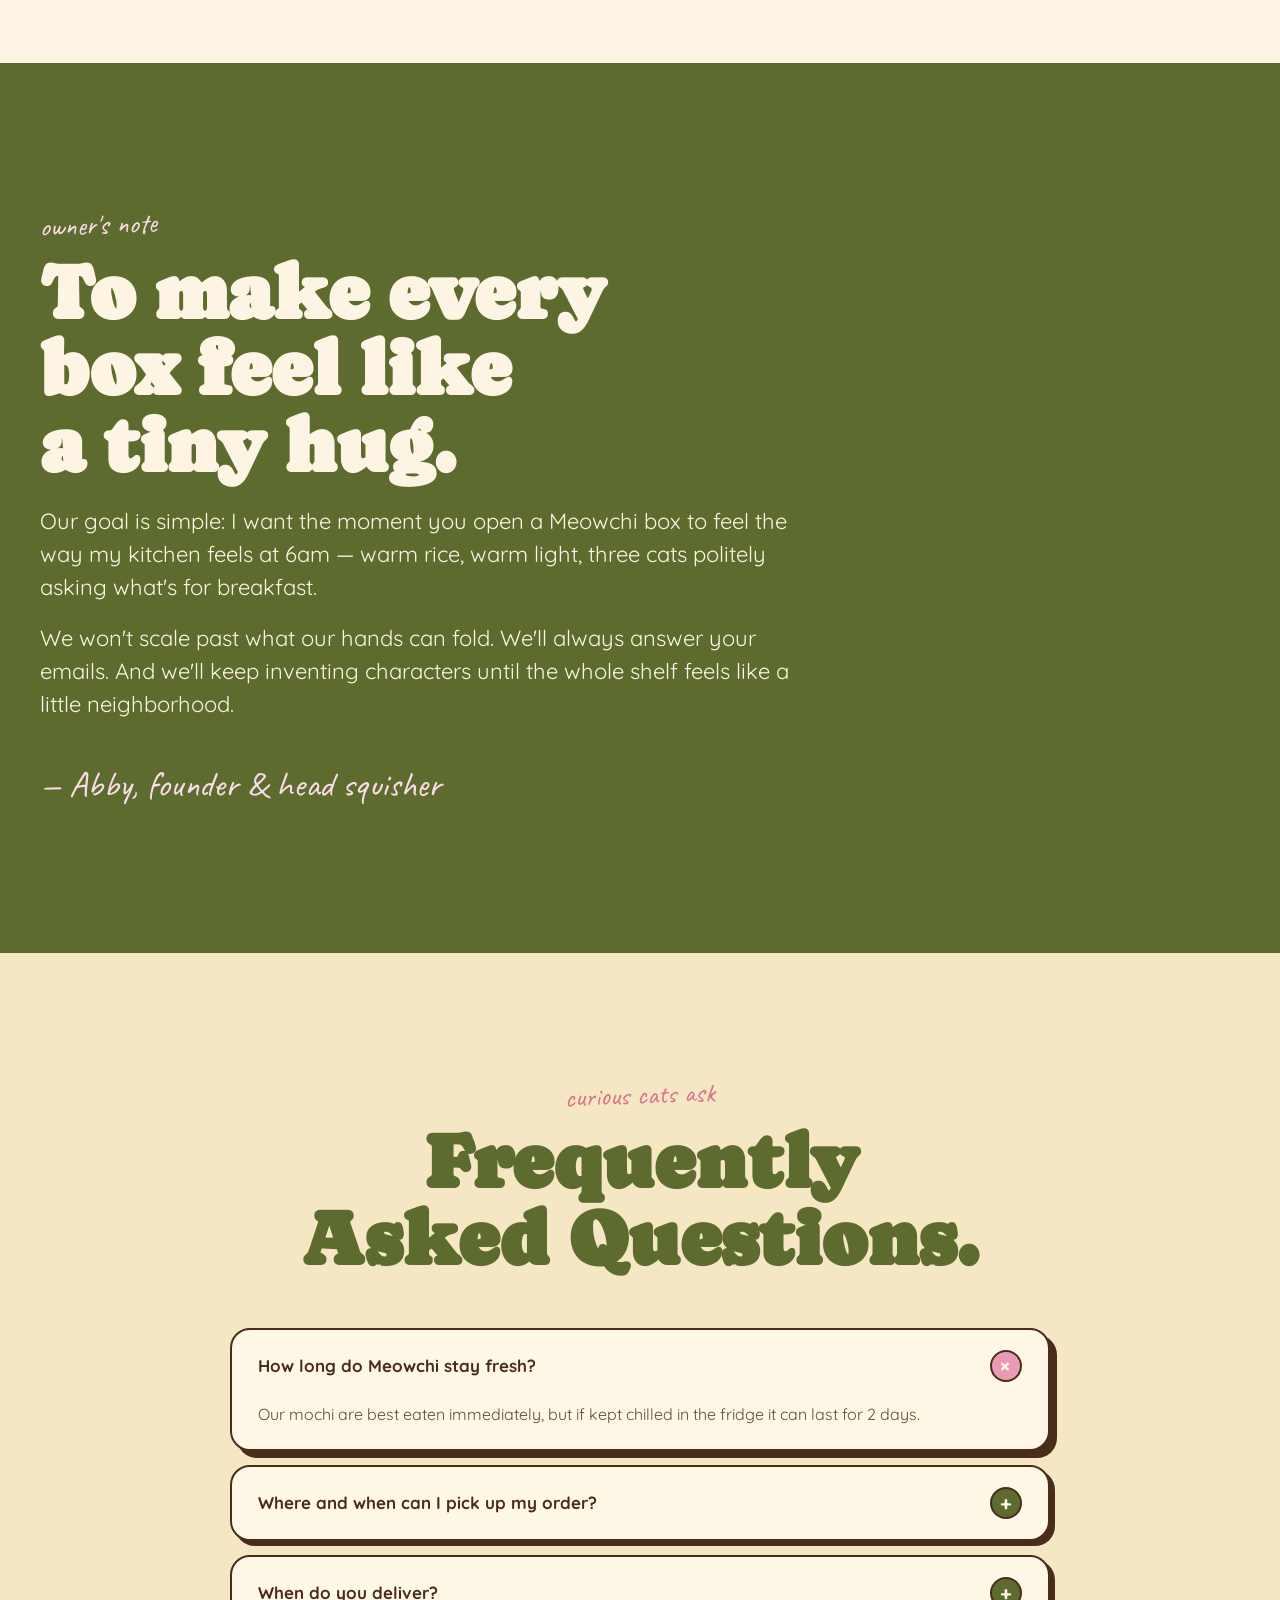
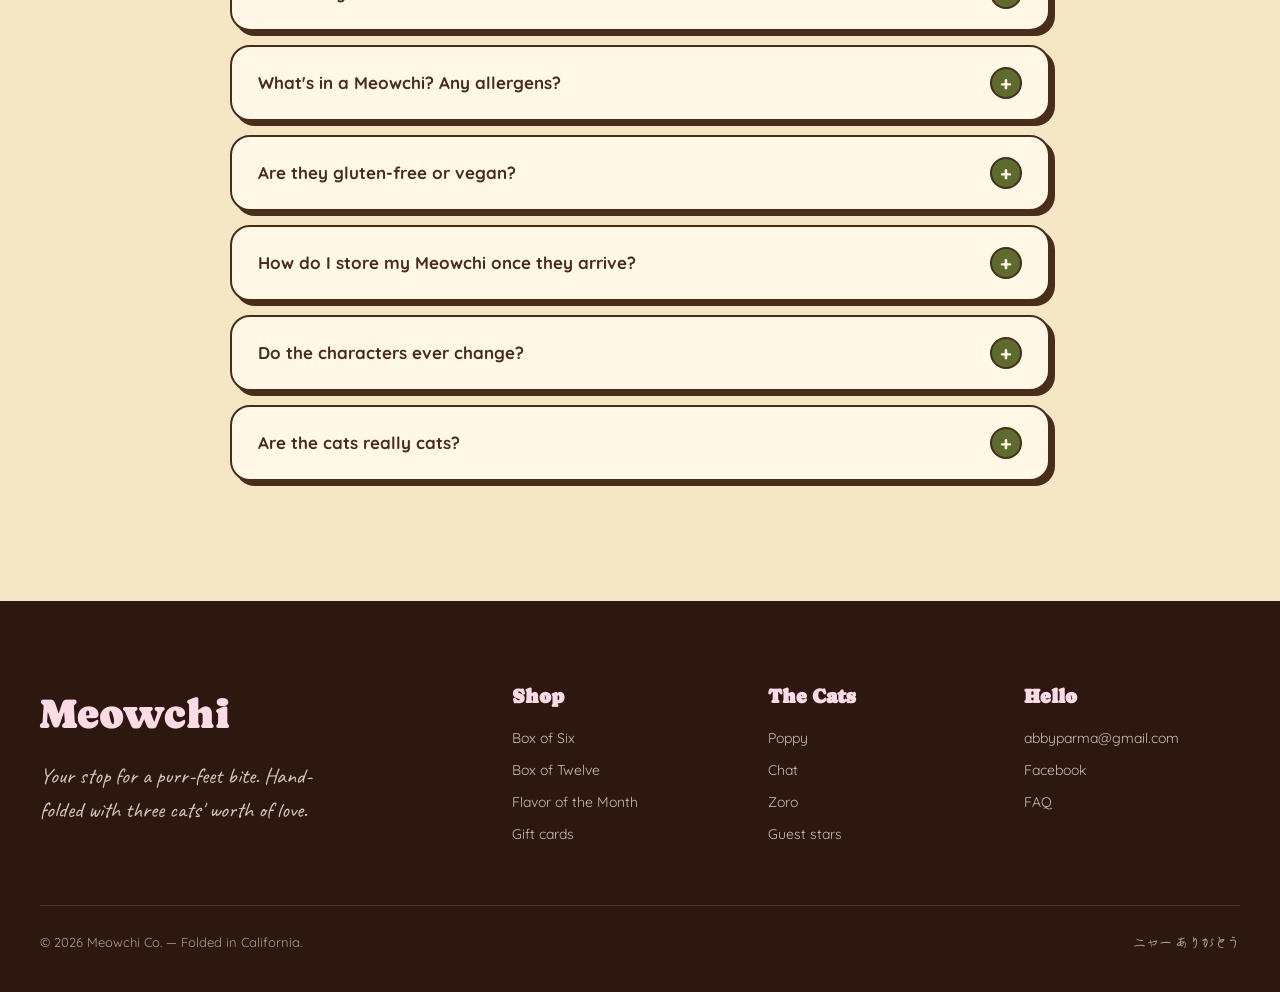
==== commit 8e75b0d4: "Updated the characters UI and then added the gif animations. Also improved the Hero design" ====
--- a/index.html
+++ b/index.html
@@ -67,44 +67,17 @@
       </div>
     </div>
     <div class="hero-stage">
-      <div class="floaty p1"><img src="assets/poppy.svg" alt=""></div>
-      <div class="floaty p2"><img src="assets/zoro.svg" alt=""></div>
-      <div class="floaty p3"><img src="assets/chat.svg" alt=""></div>
+      <div class="floaty p1"><img src="assets/chat.svg" alt=""></div>
+      <div class="floaty p2"><img src="assets/chat.svg" alt=""></div>
+      <div class="floaty p3"><img src="assets/poppy.svg" alt=""></div>
+      <div class="floaty p4"><img src="assets/poppy.svg" alt=""></div>
+      <div class="floaty p5"><img src="assets/zoro.svg" alt=""></div>
+      <div class="floaty p6"><img src="assets/zoro.svg" alt=""></div>
+      <div class="floaty p7"><img src="assets/poppy.svg" alt=""></div>
+      <div class="floaty p8"><img src="assets/zoro.svg" alt=""></div>
+      <div class="floaty p9"><img src="assets/chat.svg" alt=""></div>
       <div class="giant-mochi" id="giantMochi">
-        <!-- A big, central mochi blob that squishes on scroll -->
-        <svg viewBox="0 0 420 380" xmlns="http://www.w3.org/2000/svg">
-          <defs>
-            <filter id="gm-wob">
-              <feTurbulence type="fractalNoise" baseFrequency="0.015" numOctaves="2" seed="5"/>
-              <feDisplacementMap in="SourceGraphic" scale="4"/>
-            </filter>
-            <radialGradient id="gm-grad" cx="40%" cy="35%" r="75%">
-              <stop offset="0%" stop-color="#fcdbe6"/>
-              <stop offset="70%" stop-color="#f4b6c9"/>
-              <stop offset="100%" stop-color="#d9758a"/>
-            </radialGradient>
-          </defs>
-          <g filter="url(#gm-wob)">
-            <path d="M 80 210 Q 55 160 90 120 Q 110 75 160 95 Q 190 55 220 85 Q 260 60 290 100 Q 340 95 355 145 Q 390 180 360 230 Q 380 280 325 295 Q 290 320 235 308 Q 180 325 135 305 Q 75 290 80 210 Z"
-                  fill="url(#gm-grad)" stroke="#4a2c1a" stroke-width="5"/>
-            <!-- ears -->
-            <path d="M 125 112 L 110 65 L 160 92 Z" fill="#f4b6c9" stroke="#4a2c1a" stroke-width="5"/>
-            <path d="M 275 92 L 310 62 L 305 118 Z" fill="#f4b6c9" stroke="#4a2c1a" stroke-width="5"/>
-            <path d="M 132 105 L 125 78 L 150 92 Z" fill="#c8627e"/>
-            <path d="M 284 90 L 298 70 L 298 108 Z" fill="#c8627e"/>
-            <!-- eyes -->
-            <ellipse cx="170" cy="185" rx="13" ry="19" fill="#4a2c1a"/>
-            <ellipse cx="258" cy="185" rx="13" ry="19" fill="#4a2c1a"/>
-            <circle cx="174" cy="178" r="5" fill="#fff"/>
-            <circle cx="262" cy="178" r="5" fill="#fff"/>
-            <!-- cheeks -->
-            <ellipse cx="140" cy="225" rx="28" ry="18" fill="#ff8aa8" opacity="0.55"/>
-            <ellipse cx="288" cy="225" rx="28" ry="18" fill="#ff8aa8" opacity="0.55"/>
-            <!-- nose & smile -->
-            <path d="M 207 215 Q 215 222 223 215 Q 219 228 215 230 Q 211 228 207 215 Z" fill="#c8627e" stroke="#4a2c1a" stroke-width="2"/>
-            <path d="M 195 238 Q 215 252 235 238" stroke="#4a2c1a" stroke-width="3.5" fill="none" stroke-linecap="round"/>
-          </g>
-        </svg>
+        <img id="heroCatImg" src="" alt="">
       </div>
     </div>
   </div>
--- a/src/styles.css
+++ b/src/styles.css
@@ -137,12 +137,20 @@
   position: absolute; inset: 0;
   display: flex; align-items: center; justify-content: center;
 }
-.giant-mochi svg { width: 100%; height: 100%; filter: drop-shadow(0 20px 40px rgba(74,44,26,0.15)); }
+.giant-mochi img { width: 100%; height: 100%; object-fit: contain; filter: drop-shadow(0 20px 40px rgba(74,44,26,0.15)); transition: opacity 0.6s ease; }
 
 .floaty { position: absolute; opacity: 0.9; }
-.floaty.p1 { top: 5%; left: -8%; width: 90px; animation: float 6s ease-in-out infinite; }
-.floaty.p2 { bottom: 8%; right: -5%; width: 80px; animation: float 7s ease-in-out infinite -2s; }
-.floaty.p3 { top: 55%; left: -10%; width: 70px; animation: float 5.5s ease-in-out infinite -1s; }
+.floaty img { width: 100%; height: auto; display: block; }
+.floaty { position: absolute; opacity: 0.9; }
+.floaty.p1 { top: 3%;  left: 18%;  width: 62px; animation: float 6s   ease-in-out infinite 0s; }
+.floaty.p2 { top: 12%; left: 72%;  width: 54px; animation: float 7s   ease-in-out infinite -1.2s; }
+.floaty.p3 { top: 38%; left: 5%;   width: 58px; animation: float 5.5s ease-in-out infinite -2.8s; }
+.floaty.p4 { top: 45%; left: 83%;  width: 66px; animation: float 6.5s ease-in-out infinite -0.6s; }
+.floaty.p5 { top: 68%; left: 80%;  width: 50px; animation: float 7.5s ease-in-out infinite -3.5s; }
+.floaty.p6 { top: 75%; left: 22%;  width: 60px; animation: float 5s   ease-in-out infinite -1.8s; }
+.floaty.p7 { top: 88%; left: 45%;  width: 56px; animation: float 6s   ease-in-out infinite -4.2s; }
+.floaty.p8 { top: 20%; left: 42%;  width: 48px; animation: float 8s   ease-in-out infinite -2s; }
+.floaty.p9 { top: 60%; left: 0%;   width: 52px; animation: float 6.8s ease-in-out infinite -0.9s; }
 
 .cloud {
   position: absolute;
@@ -342,8 +350,9 @@
   position: relative;
 }
 .char-avatar img, .char-avatar svg { width: 88%; height: 88%; animation: squish-idle 4s ease-in-out infinite; transform-origin: center; }
-.char-card[data-id="chat"] .char-avatar img { animation: drift-up 3.8s ease-in-out infinite; }
+.char-card[data-id="chat"] .char-avatar img { animation: drift-up 3.8s ease-in-out infinite; width: 105%; height: 105%; }
 .char-card[data-id="zoro"] .char-avatar img { animation: drift-right 4.2s ease-in-out infinite; }
+.char-avatar img[src$=".gif"] { animation: none; object-fit: contain; }
 .char-card .tag {
   display: inline-block;
   background: var(--card-color); color: var(--card-deep);
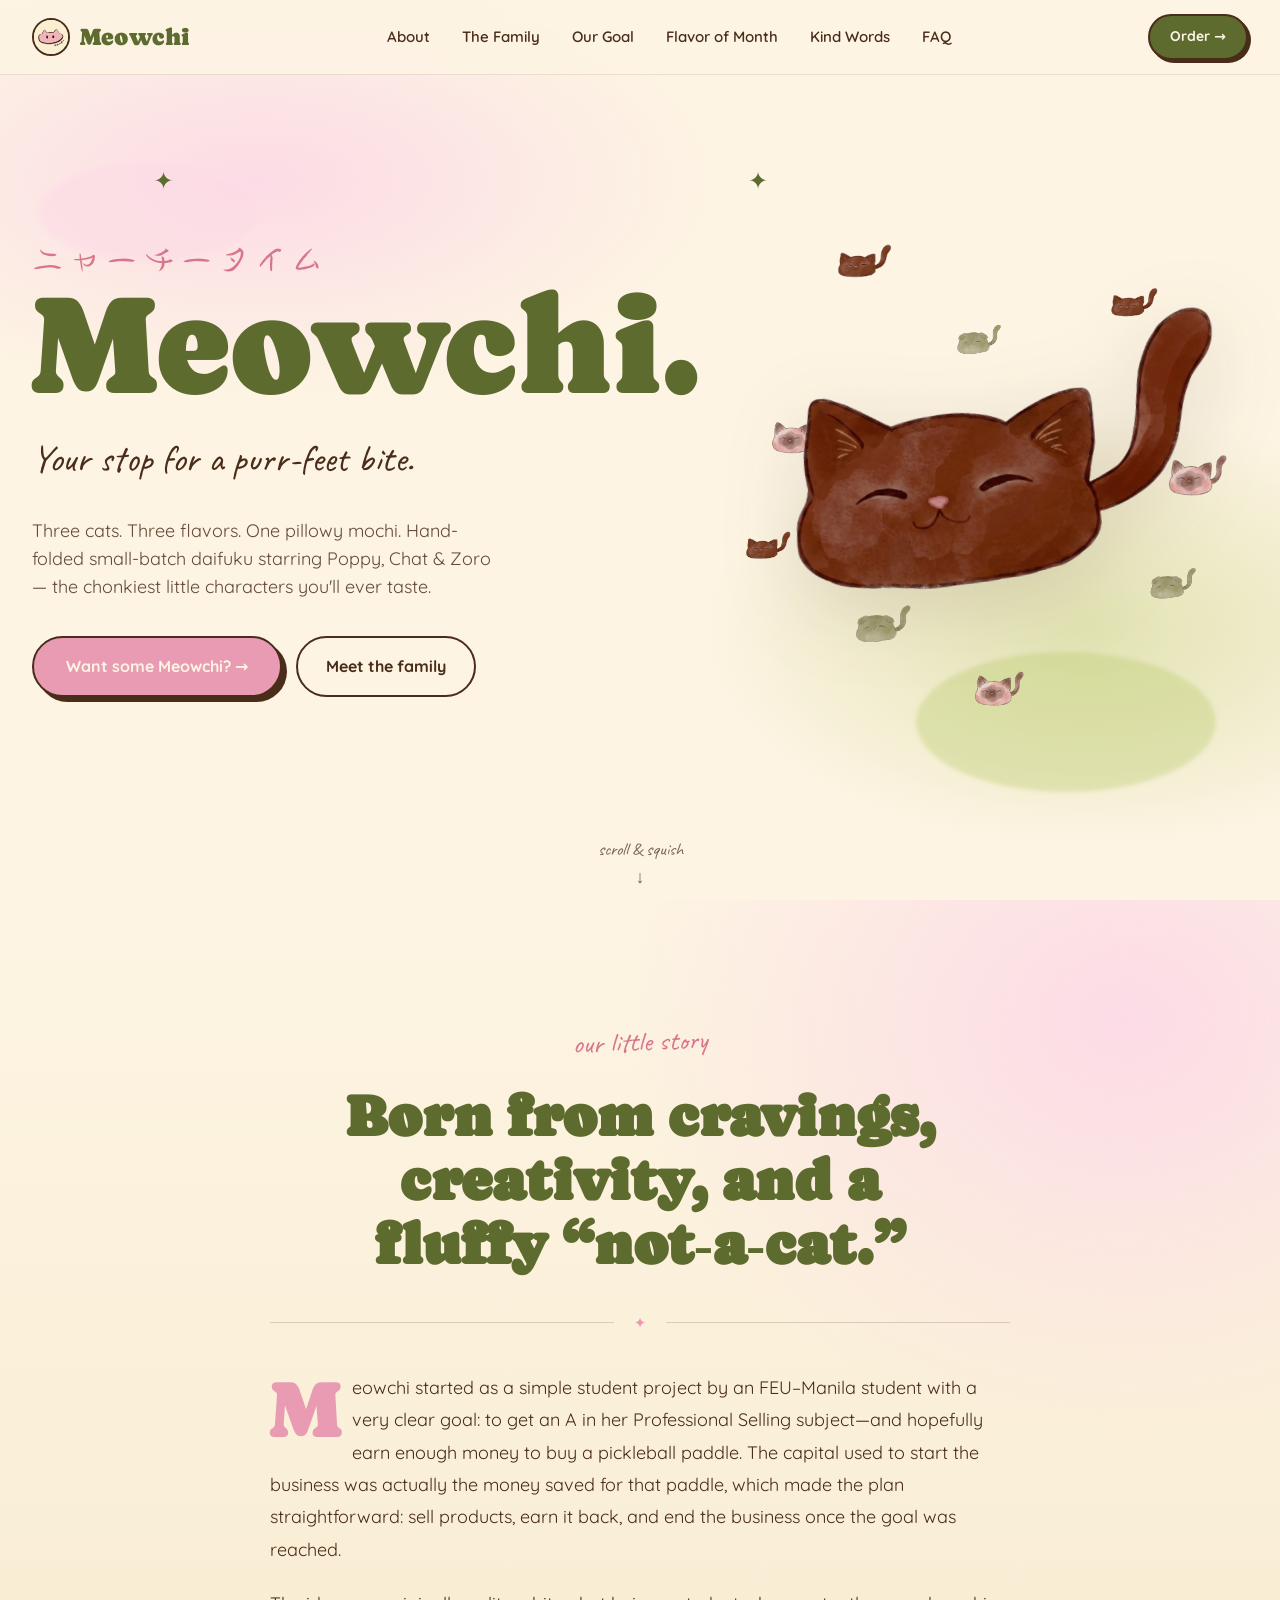
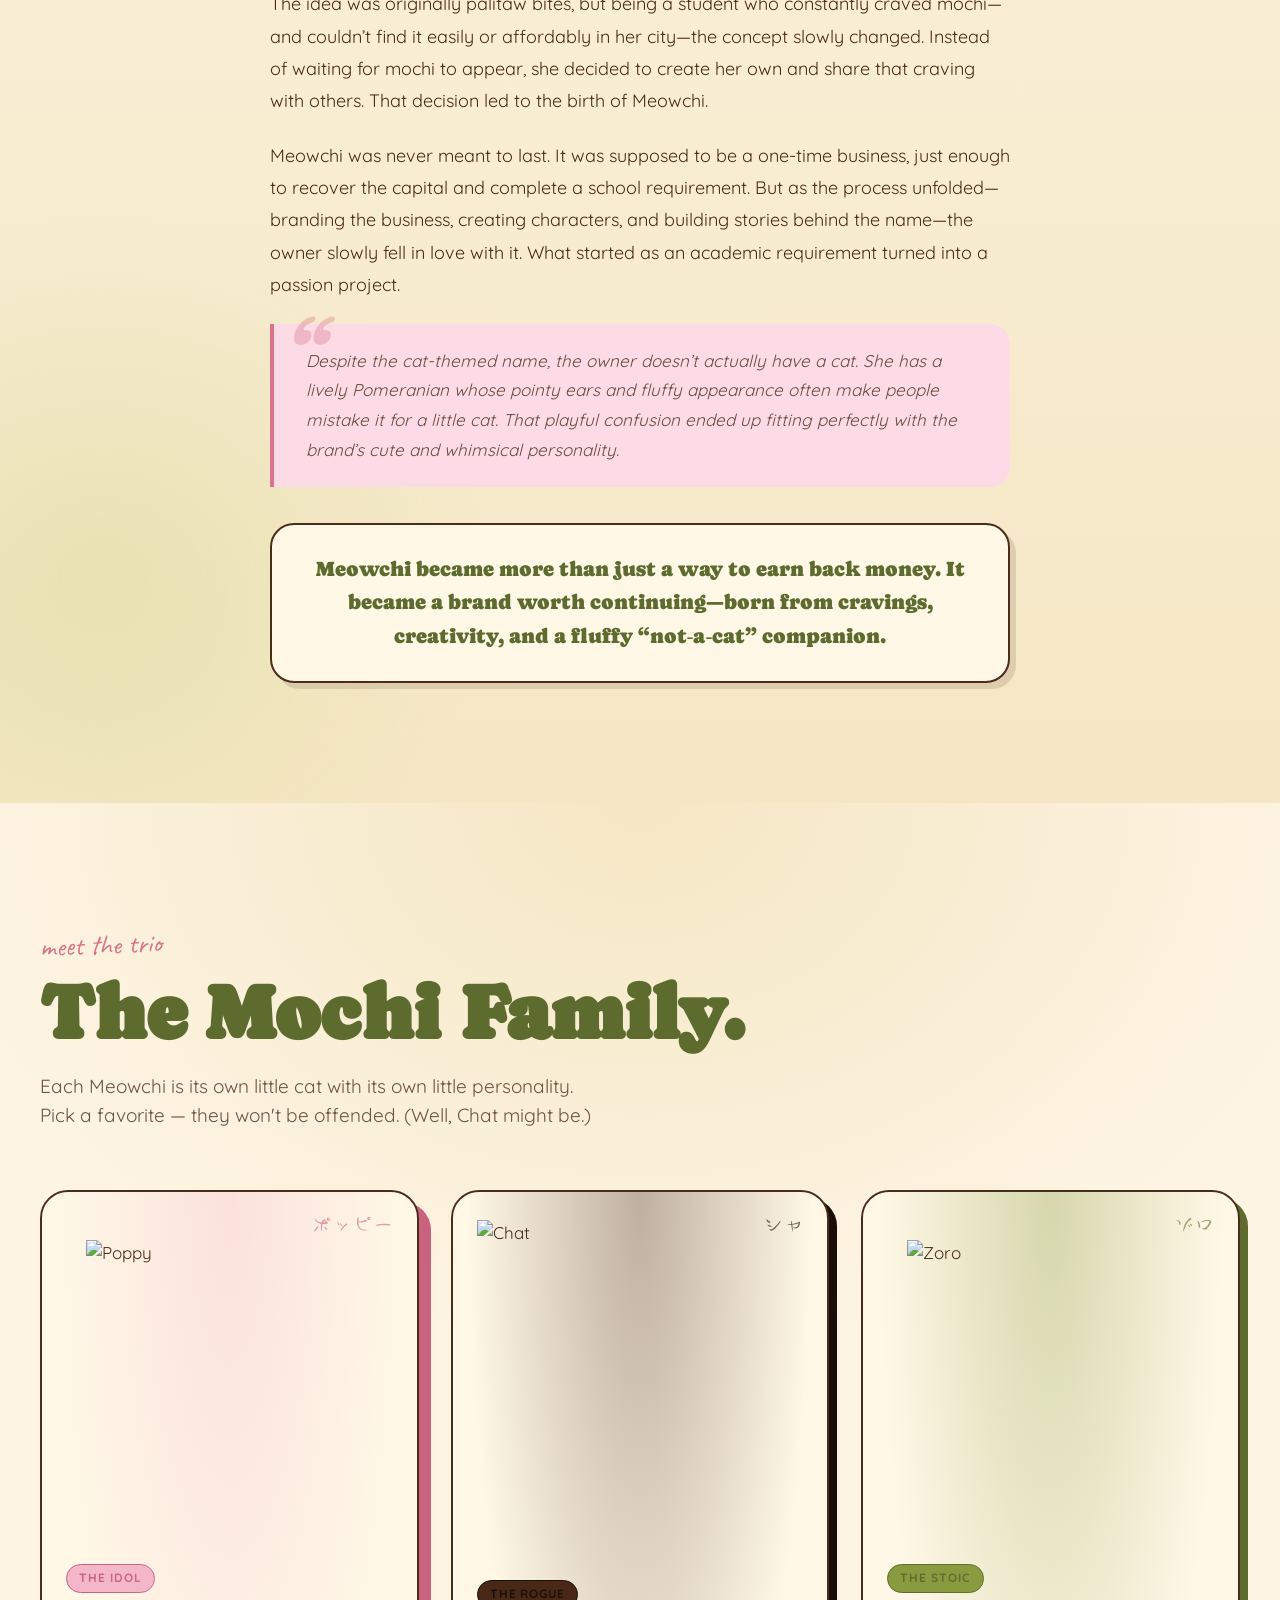
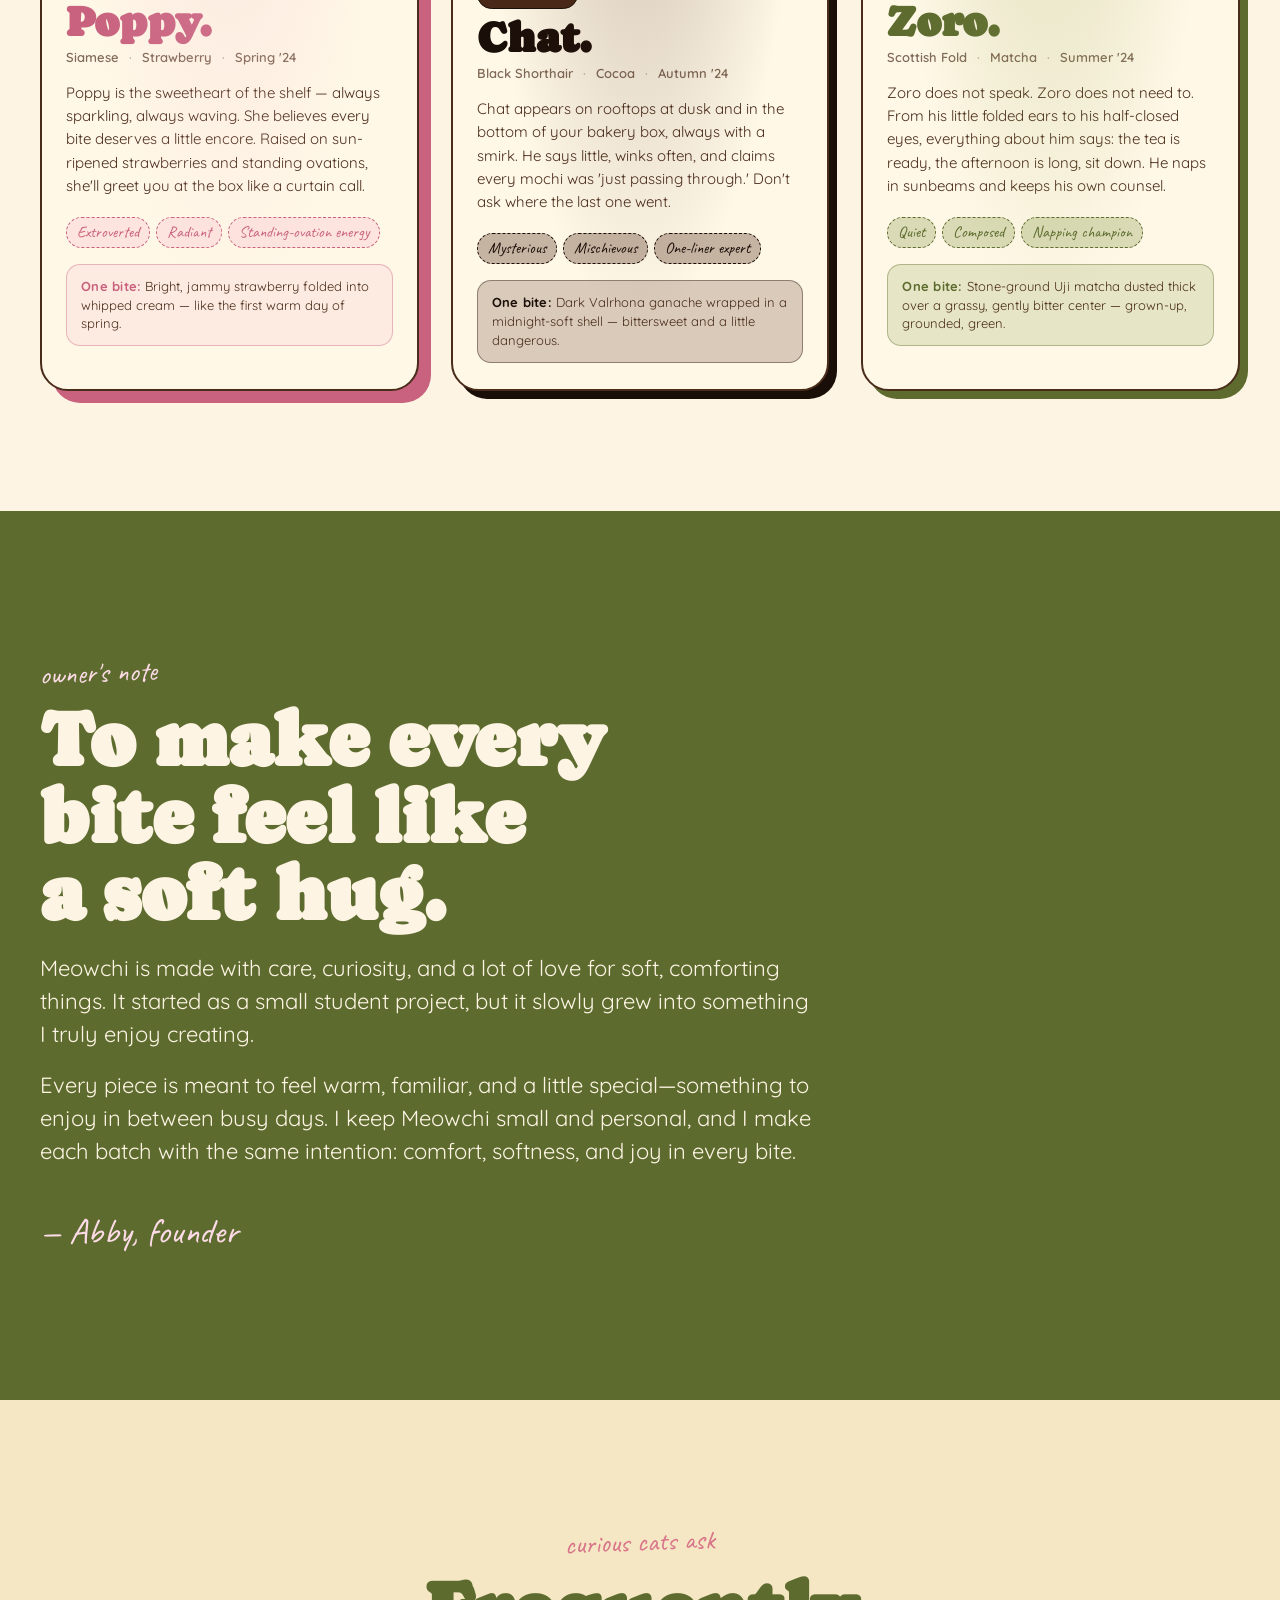
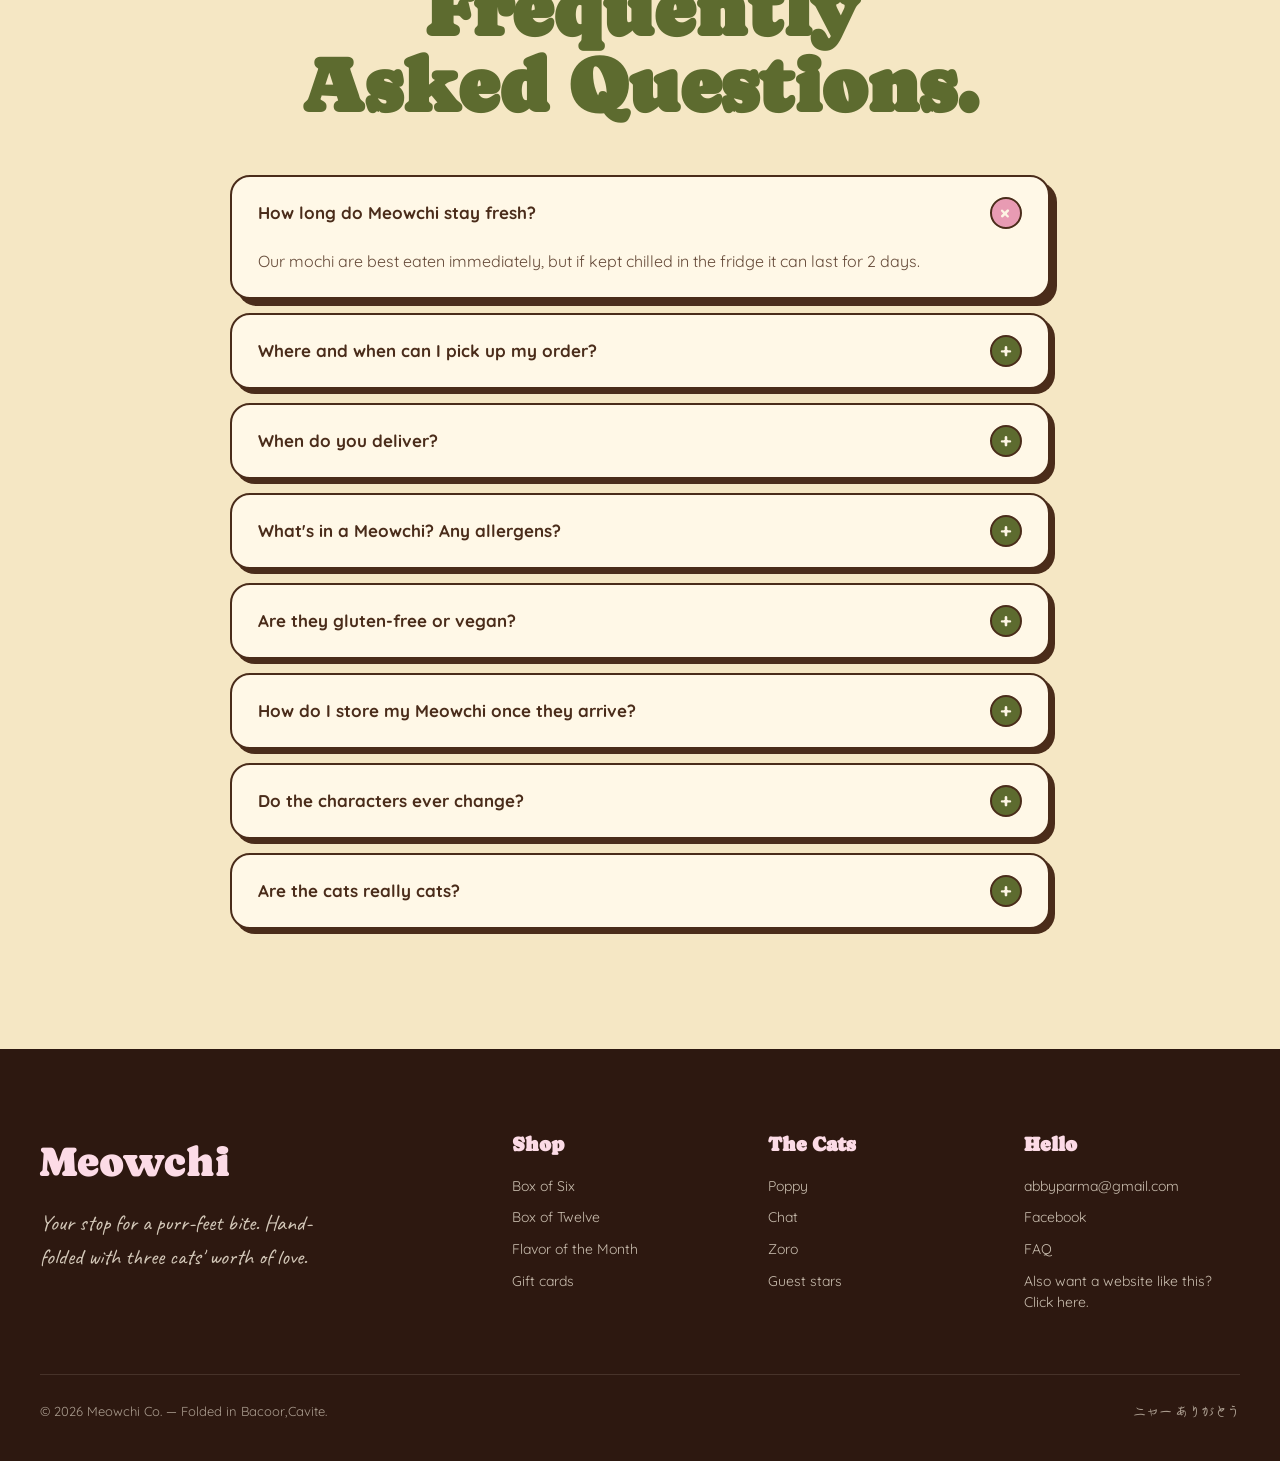
==== commit c2328a7f: "Improved the layout of Our Little Story section and updated its content. Same with the Owner's notes" ====
--- a/index.html
+++ b/index.html
@@ -1,4 +1,4 @@
-<!DOCTYPE html>
+﻿<!DOCTYPE html>
 <html lang="en">
 <head>
 <meta charset="UTF-8">
@@ -9,10 +9,26 @@
 <link rel="preconnect" href="https://fonts.gstatic.com" crossorigin>
 <link href="https://fonts.googleapis.com/css2?family=Caprasimo&family=Caveat:wght@400;600;700&family=Quicksand:wght@400;500;600;700&family=Yuji+Mai&family=JetBrains+Mono:wght@400;500&display=swap" rel="stylesheet">
 
-<link rel="stylesheet" href="src/styles.css?v=13">
+<link rel="stylesheet" href="src/styles.css?v=14">
 <link rel="icon" href="assets/logo.jpg">
 </head>
 <body data-theme="cream" data-accent="green">
+
+<!-- LOADER -->
+<div id="loader" aria-hidden="true" aria-live="polite">
+  <div class="loader-inner">
+    <div class="loader-sparkles">
+      <span>✦</span><span>✧</span><span>✦</span>
+    </div>
+    <div class="loader-brand">Meowchi.</div>
+    <div class="loader-tagline">Your stop for a purr-feet bite.</div>
+    <div class="loader-dots">
+      <span class="dot dot-strawberry"></span>
+      <span class="dot dot-chocolate"></span>
+      <span class="dot dot-matcha"></span>
+    </div>
+  </div>
+</div>
 
 <!-- Tweakable defaults (host can rewrite) -->
 <script>
@@ -87,15 +103,23 @@
 <!-- ABOUT -->
 <section class="section about" id="about">
   <div class="section-inner">
-    <div class="about-grid">
-      <div class="about-text reveal">
+    <div class="about-editorial">
+      <div class="about-header reveal">
         <div class="eyebrow">our little story</div>
-        <h2>A tiny kitchen<br>with three cats<br>and a dream.</h2>
-        <p>Meowchi started in a second-floor apartment with one rice cooker, a very patient roommate, and a running joke about which of the three cats each flavor looked most like. The joke stuck. The cats named themselves. The mochi kept disappearing from the counter.</p>
-        <p>Every daifuku is still folded by hand in small batches — no factory, no preservatives, no rush. We source glutinous rice from a single mill, strawberries from the farmer up the road, and matcha flown in from Uji. The chocolate? That's a secret. (Ask Chat.)</p>
-        <p>We make mochi the way our cats nap: slowly, deliberately, and with complete disregard for reasonable hours.</p>
-      </div>
-      <div class="about-photo reveal"></div>
+        <h2>Born from cravings,<br>creativity, and a<br>fluffy &#8220;not&#8209;a&#8209;cat.&#8221;</h2>
+      </div>
+      <div class="about-divider" aria-hidden="true">
+        <span class="about-divider-line"></span>
+        <span class="about-divider-gem">&#10022;</span>
+        <span class="about-divider-line"></span>
+      </div>
+      <div class="about-body reveal">
+        <p>Meowchi started as a simple student project by an FEU&#8211;Manila student with a very clear goal: to get an A in her Professional Selling subject&#8212;and hopefully earn enough money to buy a pickleball paddle. The capital used to start the business was actually the money saved for that paddle, which made the plan straightforward: sell products, earn it back, and end the business once the goal was reached.</p>
+        <p>The idea was originally palitaw bites, but being a student who constantly craved mochi&#8212;and couldn&#8217;t find it easily or affordably in her city&#8212;the concept slowly changed. Instead of waiting for mochi to appear, she decided to create her own and share that craving with others. That decision led to the birth of Meowchi.</p>
+        <p>Meowchi was never meant to last. It was supposed to be a one&#8209;time business, just enough to recover the capital and complete a school requirement. But as the process unfolded&#8212;branding the business, creating characters, and building stories behind the name&#8212;the owner slowly fell in love with it. What started as an academic requirement turned into a passion project.</p>
+      </div>
+      <blockquote class="about-pullquote reveal">Despite the cat&#8209;themed name, the owner doesn&#8217;t actually have a cat. She has a lively Pomeranian whose pointy ears and fluffy appearance often make people mistake it for a little cat. That playful confusion ended up fitting perfectly with the brand&#8217;s cute and whimsical personality.</blockquote>
+      <div class="about-closing reveal">Meowchi became more than just a way to earn back money. It became a brand worth continuing&#8212;born from cravings, creativity, and a fluffy &#8220;not&#8209;a&#8209;cat&#8221; companion.</div>
     </div>
   </div>
 </section>
@@ -115,10 +139,10 @@
   <div class="section-inner">
     <div class="goal-body reveal">
       <div class="eyebrow">owner's note</div>
-      <h2>To make every<br>box feel like<br>a tiny hug.</h2>
-      <p>Our goal is simple: I want the moment you open a Meowchi box to feel the way my kitchen feels at 6am — warm rice, warm light, three cats politely asking what's for breakfast.</p>
-      <p>We won't scale past what our hands can fold. We'll always answer your emails. And we'll keep inventing characters until the whole shelf feels like a little neighborhood.</p>
-      <div class="goal-sig">— Abby, founder &amp; head squisher</div>
+      <h2>To make every<br>bite feel like<br>a soft hug.</h2>
+      <p>Meowchi is made with care, curiosity, and a lot of love for soft, comforting things. It started as a small student project, but it slowly grew into something I truly enjoy creating.</p>
+      <p>Every piece is meant to feel warm, familiar, and a little special&#8212;something to enjoy in between busy days. I keep Meowchi small and personal, and I make each batch with the same intention: comfort, softness, and joy in every bite.</p>
+      <div class="goal-sig">&#8212; Abby, founder</div>
     </div>
   </div>
   <svg class="goal-deco" viewBox="0 0 320 280"><use href="#"/></svg>
@@ -220,13 +244,15 @@
       <h4>Hello</h4>
       <ul>
         <li><a href="mailto:abbyparma@gmail.com">abbyparma@gmail.com</a></li>
-        <li><a href="https://www.facebook.com/profile.php?id=61572342222200" target="_blank" rel="noopener noreferrer">Facebook</a></li>
+        <li><a href="https://www.facebook.com/profile.php?id=61572342222200" target="_blank">Facebook</a></li>
         <li><a href="#faq">FAQ</a></li>
+        <li><a href="https://www.facebook.com/Shiksss.shiksss/" target="_blank">Also want a website like this? Click here.</a></li>
+
       </ul>
     </div>
   </div>
   <div class="footer-bottom">
-    <span>© 2026 Meowchi Co. — Folded in California.</span>
+    <span>© 2026 Meowchi Co. — Folded in Bacoor,Cavite.</span>
     <span class="jp">ニャー ありがとう</span>
   </div>
 </footer>
@@ -264,3 +290,5 @@
 <script src="src/app.js?v=2"></script>
 </body>
 </html>
+
+
--- a/src/styles.css
+++ b/src/styles.css
@@ -234,14 +234,49 @@
 
 /* ========== ABOUT ========== */
 .about {
-  background: linear-gradient(180deg, var(--bg), var(--cream-deep));
-}
-.about-grid {
-  display: grid; grid-template-columns: 1fr 1fr; gap: 80px;
+  background:
+    radial-gradient(ellipse 70% 50% at 88% 8%, var(--pink-soft), transparent 55%),
+    radial-gradient(ellipse 50% 40% at 8% 85%, color-mix(in oklab, var(--olive-soft) 22%, transparent), transparent 60%),
+    linear-gradient(180deg, var(--bg), var(--cream-deep));
+}
+.about-editorial {
+  max-width: 740px;
+  margin: 0 auto;
+}
+.about-header {
+  text-align: center;
+  margin-bottom: 8px;
+}
+.about-header h2 {
+  font-family: "Caprasimo", serif;
+  font-size: clamp(34px, 5vw, 58px);
+  color: var(--olive);
+  margin-top: 14px;
+  line-height: 1.1;
+}
+.about-divider {
+  display: flex;
   align-items: center;
-}
-.about-text p { margin-bottom: 18px; font-size: 18px; }
-.about-text p:first-of-type::first-letter {
+  gap: 20px;
+  margin: 38px auto 42px;
+}
+.about-divider-line {
+  flex: 1;
+  height: 1.5px;
+  background: color-mix(in oklab, var(--choc) 18%, transparent);
+}
+.about-divider-gem {
+  font-size: 15px;
+  color: var(--pink-deep);
+  line-height: 1;
+}
+.about-body p {
+  margin-bottom: 22px;
+  font-size: 18px;
+  line-height: 1.8;
+  color: var(--choc);
+}
+.about-body p:first-child::first-letter {
   font-family: "Caprasimo", serif;
   font-size: 4.5em;
   float: left;
@@ -249,31 +284,49 @@
   padding: 6px 10px 0 0;
   color: var(--pink-deep);
 }
-.about-photo {
-  position: relative; aspect-ratio: 4/5;
+.about-pullquote {
+  margin: 6px 0 34px;
+  padding: 22px 28px 22px 32px;
   background: var(--pink-soft);
-  border: 3px solid var(--choc);
-  border-radius: 40% 60% 55% 45% / 45% 50% 50% 55%;
-  overflow: hidden;
-  box-shadow: 10px 10px 0 var(--choc);
-  transform: rotate(-2deg);
-}
-.about-photo::before {
-  content: "owner + cats\A (photo goes here)";
-  white-space: pre;
-  position: absolute; inset: 0;
-  display: flex; align-items: center; justify-content: center; text-align: center;
-  font-family: "JetBrains Mono", monospace; font-size: 13px;
-  color: color-mix(in oklab, var(--choc) 55%, transparent);
-  letter-spacing: 0.05em;
-}
-.about-photo::after {
-  content: ""; position: absolute; inset: 0;
-  background:
-    repeating-linear-gradient(45deg,
-      transparent 0, transparent 14px,
-      color-mix(in oklab, var(--choc) 6%, transparent) 14px,
-      color-mix(in oklab, var(--choc) 6%, transparent) 15px);
+  border-left: 4px solid var(--blush);
+  border-radius: 0 20px 20px 0;
+  font-style: italic;
+  font-size: 17px;
+  line-height: 1.75;
+  color: color-mix(in oklab, var(--choc) 82%, transparent);
+  position: relative;
+}
+.about-pullquote::before {
+  content: "\201C";
+  font-family: "Caprasimo", serif;
+  font-size: 72px;
+  color: var(--blush);
+  opacity: 0.35;
+  position: absolute;
+  top: -14px;
+  left: 10px;
+  line-height: 1;
+  pointer-events: none;
+}
+.about-closing {
+  margin-top: 36px;
+  padding: 28px 36px;
+  background: var(--surface);
+  border: 2.5px solid var(--choc);
+  border-radius: 24px;
+  box-shadow: 6px 6px 0 color-mix(in oklab, var(--choc) 14%, transparent);
+  text-align: center;
+  font-family: "Caprasimo", serif;
+  font-size: clamp(17px, 2.2vw, 21px);
+  color: var(--olive);
+  line-height: 1.6;
+}
+@media (max-width: 700px) {
+  .about-editorial { max-width: 100%; }
+  .about-header h2 { font-size: clamp(28px, 8vw, 40px); }
+  .about-body p { font-size: 16px; }
+  .about-pullquote { font-size: 15px; padding: 18px 20px 18px 24px; }
+  .about-closing { padding: 22px 22px; font-size: 16px; }
 }
 
 /* ========== CHARACTERS ========== */
@@ -649,6 +702,73 @@
   .tweaks { width: calc(100vw - 40px); }
 }
 
+/* ========== LOADER ========== */
+#loader {
+  position: fixed;
+  inset: 0;
+  z-index: 10000;
+  background: var(--cream, #fdf4e3);
+  display: flex;
+  align-items: center;
+  justify-content: center;
+  transition: opacity 0.55s ease, visibility 0.55s ease;
+}
+#loader.loaded {
+  opacity: 0;
+  visibility: hidden;
+  pointer-events: none;
+}
+.loader-inner {
+  display: flex;
+  flex-direction: column;
+  align-items: center;
+  gap: 0.65rem;
+  text-align: center;
+  user-select: none;
+}
+.loader-sparkles {
+  display: flex;
+  gap: 1.4rem;
+  font-size: 1.3rem;
+  color: var(--pink-deep, #e89bb3);
+  margin-bottom: 0.25rem;
+}
+.loader-sparkles span:nth-child(1) { animation: twinkle 2.2s ease-in-out infinite 0s; }
+.loader-sparkles span:nth-child(2) { animation: twinkle 2.2s ease-in-out infinite 0.45s; }
+.loader-sparkles span:nth-child(3) { animation: twinkle 2.2s ease-in-out infinite 0.9s; }
+.loader-brand {
+  font-family: 'Caprasimo', cursive;
+  font-size: clamp(2.6rem, 9vw, 4.8rem);
+  color: var(--olive, #5d6b2f);
+  letter-spacing: -0.01em;
+  line-height: 1;
+}
+.loader-tagline {
+  font-family: 'Caveat', cursive;
+  font-size: clamp(1rem, 3vw, 1.4rem);
+  font-weight: 600;
+  color: var(--blush, #d9758a);
+}
+.loader-dots {
+  display: flex;
+  gap: 0.65rem;
+  margin-top: 1.2rem;
+  align-items: flex-end;
+}
+.dot {
+  width: 13px;
+  height: 13px;
+  border-radius: 50%;
+  animation: loader-bounce 1s ease-in-out infinite;
+}
+.dot-strawberry { background: #f4b6c9; animation-delay: 0s; }
+.dot-chocolate  { background: #4a2818; animation-delay: 0.18s; }
+.dot-matcha     { background: #8a9a3f; animation-delay: 0.36s; }
+@keyframes loader-bounce {
+  0%, 75%, 100% { transform: translateY(0) scale(1); opacity: 0.65; }
+  38%            { transform: translateY(-13px) scale(1.15); opacity: 1; }
+}
+
 /* ========== UTILITY ========== */
 .reveal {
   opacity: 0; transform: translateY(30px);
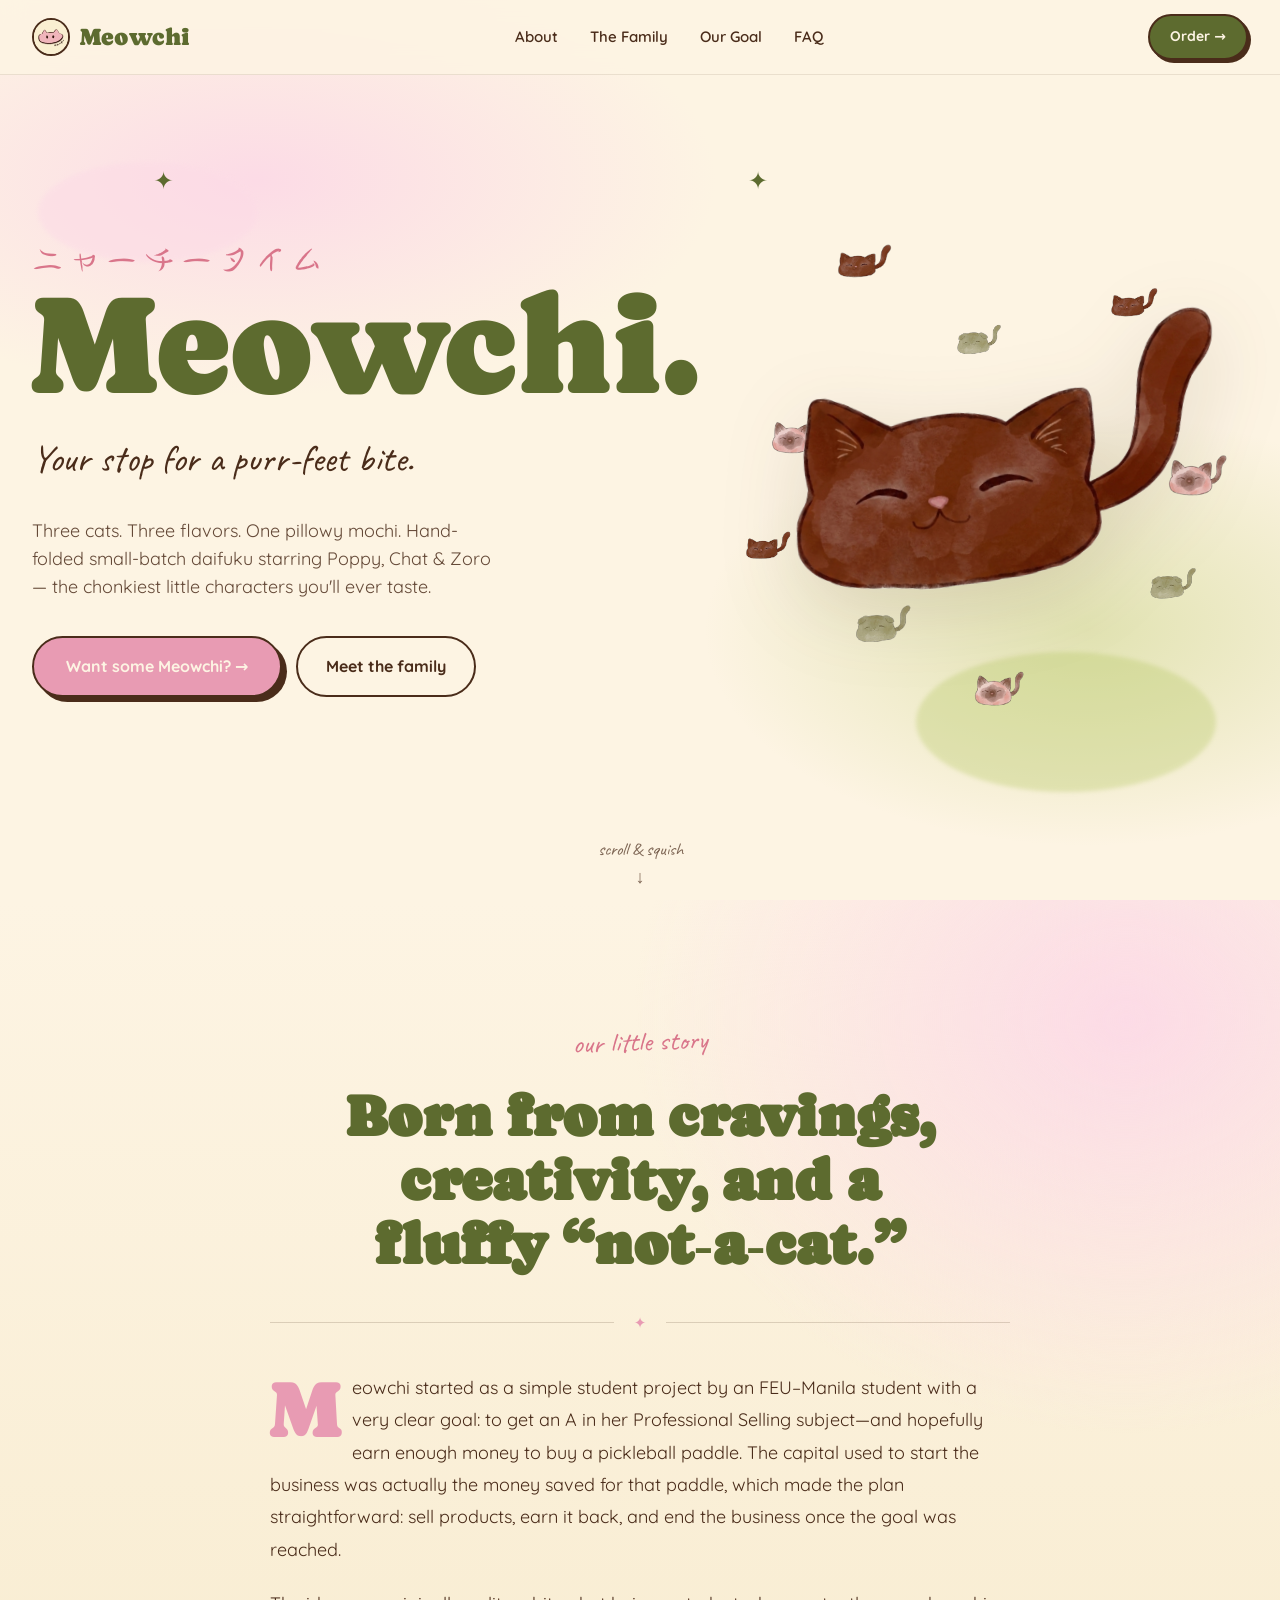
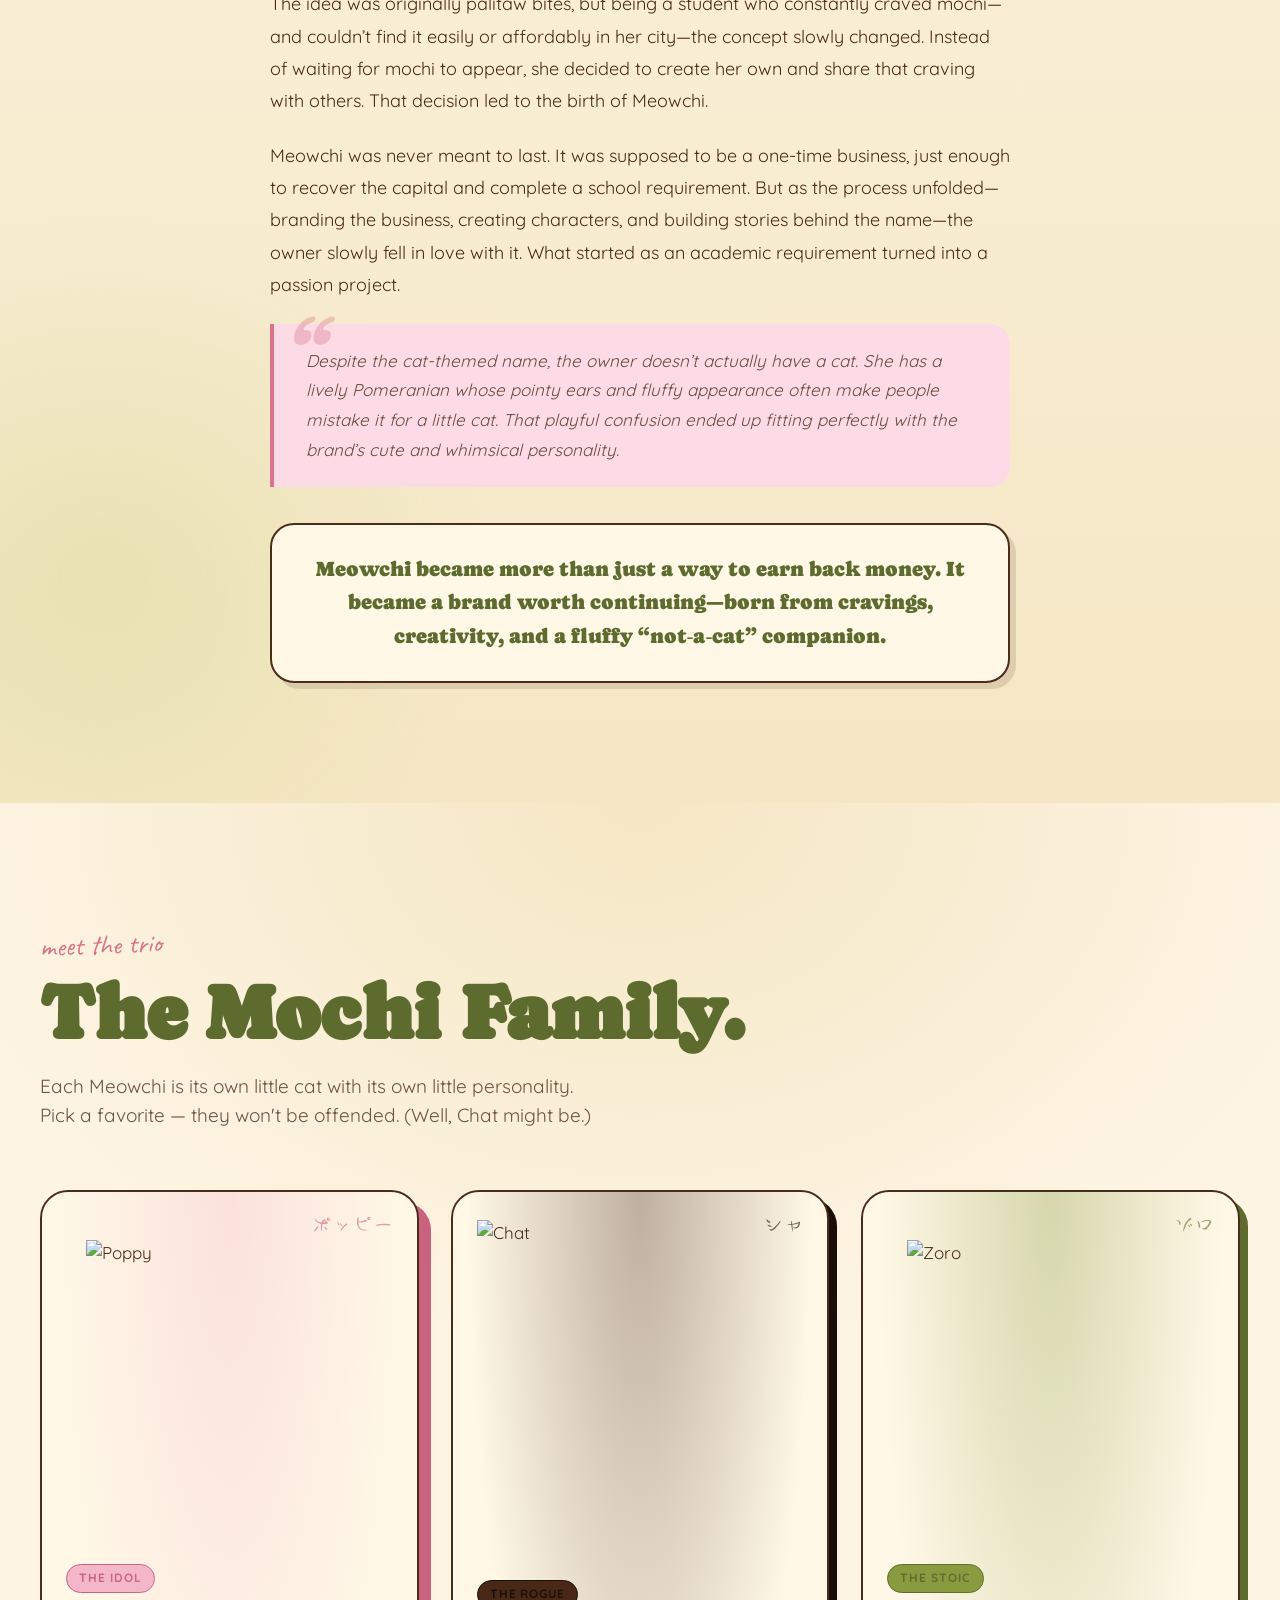
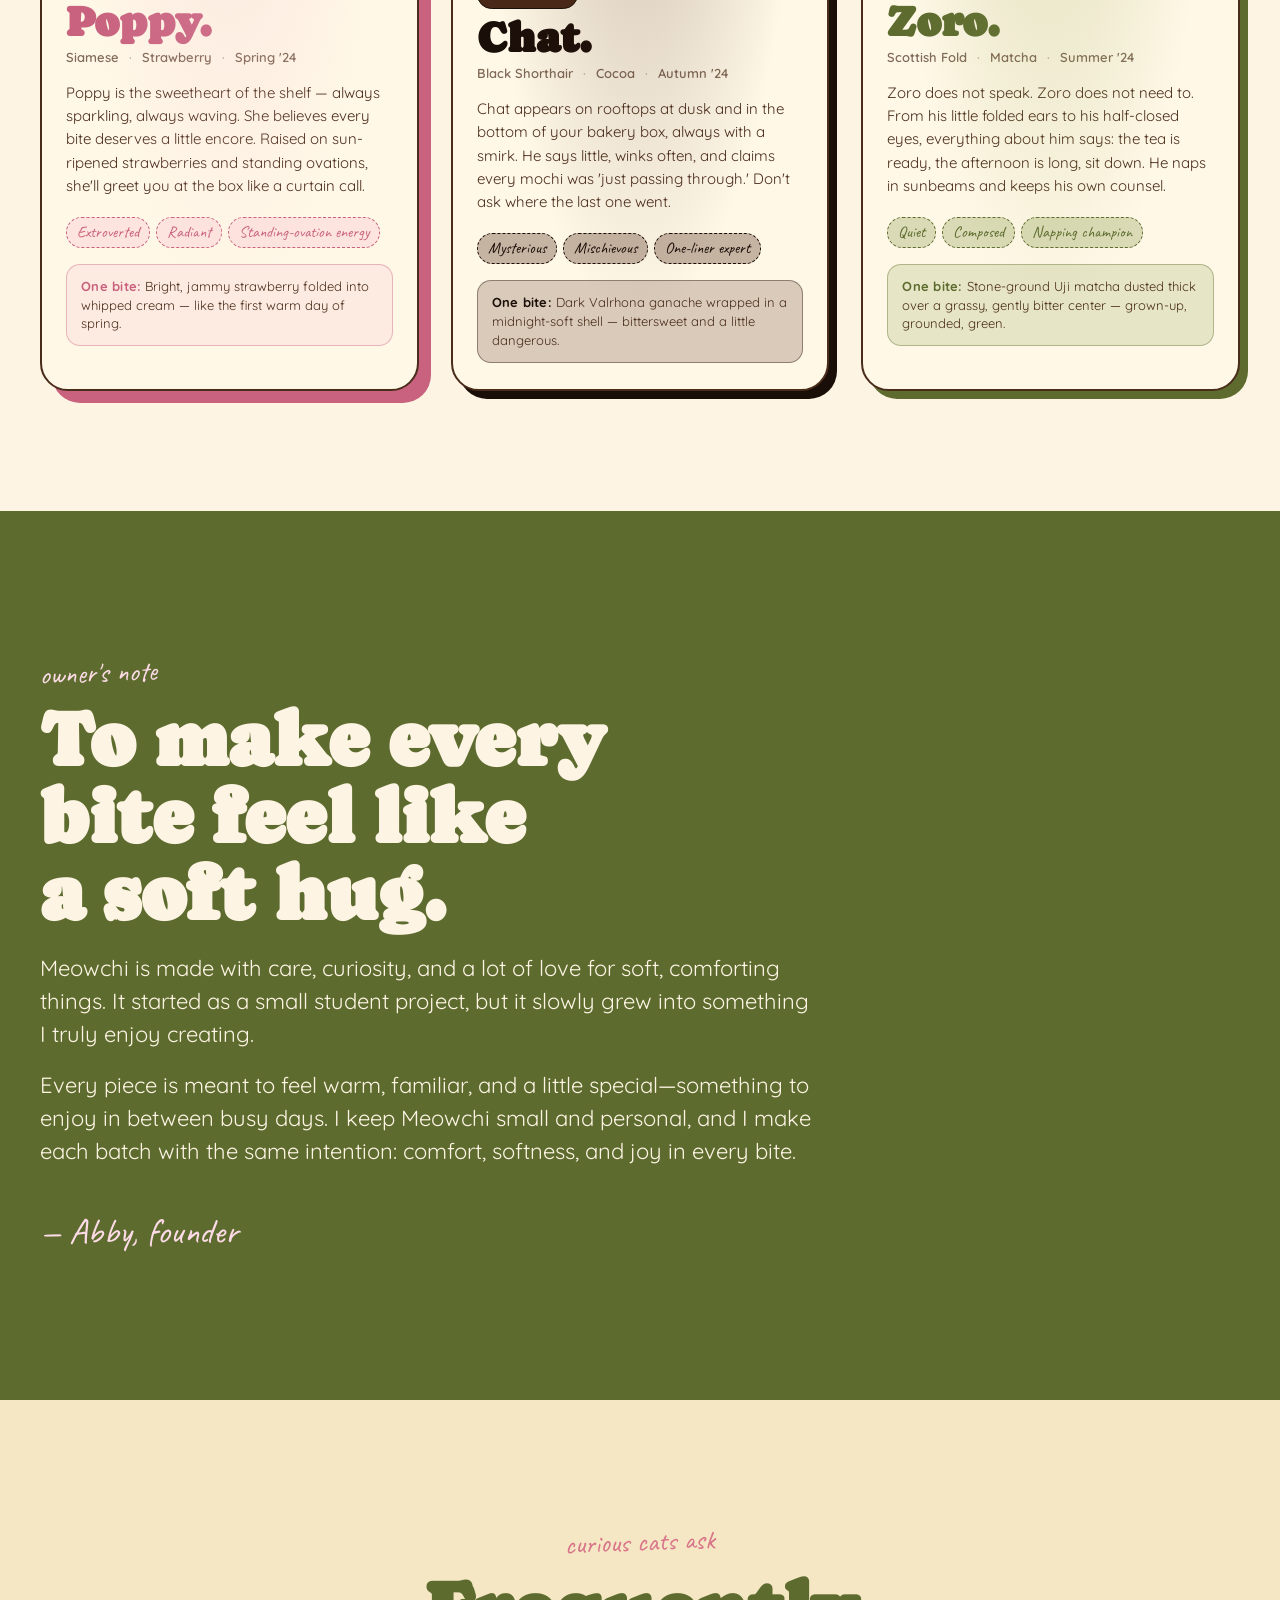
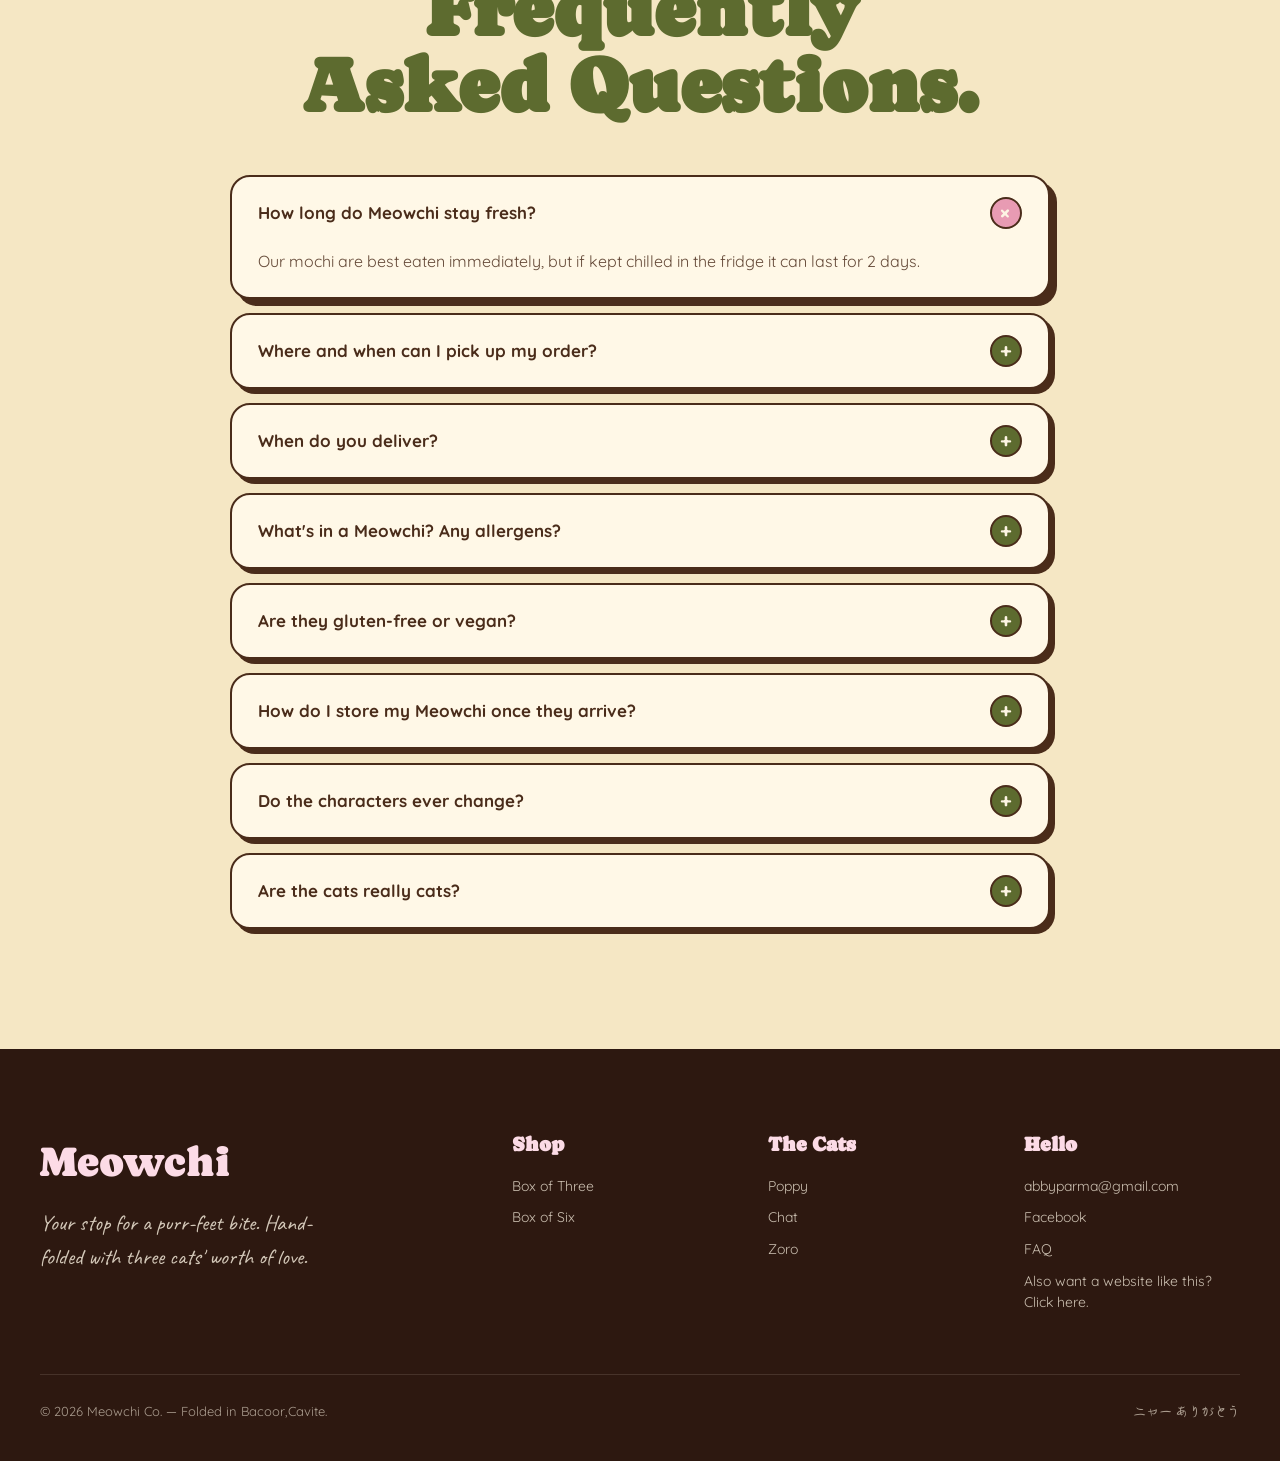
==== commit bf35c98b: "Changes in the Header and Footer" ====
--- a/index.html
+++ b/index.html
@@ -49,11 +49,11 @@
     <a href="#about">About</a>
     <a href="#mochi">The Family</a>
     <a href="#goal">Our Goal</a>
-    <a href="#fotm">Flavor of Month</a>
-    <a href="#testimonials">Kind Words</a>
+    <!-- <a href="#fotm">Flavor of Month</a> -->
+    <!-- <a href="#testimonials">Kind Words</a> -->
     <a href="#faq">FAQ</a>
   </div>
-  <a href="#order" class="nav-cta">Order →</a>
+  <a href="#https://forms.gle/E27MFyLRsw12sjZW6" target="_blank" class="nav-cta">Order →</a>
 </nav>
 
 <!-- HERO -->
@@ -78,7 +78,7 @@
         you'll ever taste.
       </p>
       <div class="hero-ctas">
-        <a href="https://forms.gle/E27MFyLRsw12sjZW6" target="_blank" class="btn-primary">Want some Meowchi? →</a>
+        <a href="https://forms.gle/E27MFyLRsw12sjZW6" target="_blank" class="btn-primary" id="heroCta">Want some Meowchi? →</a>
         <a href="#mochi" class="btn-ghost">Meet the family</a>
       </div>
     </div>
@@ -225,10 +225,9 @@
     <div>
       <h4>Shop</h4>
       <ul>
-        <li><a href="#">Box of Six</a></li>
-        <li><a href="#">Box of Twelve</a></li>
-        <li><a href="#">Flavor of the Month</a></li>
-        <li><a href="#">Gift cards</a></li>
+        <li><a href="#" id="shopBox3">Box of Three</a></li>
+        <li><a href="#" id="shopBox6">Box of Six</a></li>
+        <!-- <li><a href="#">Flavor of the Month</a></li> -->
       </ul>
     </div>
     <div>
@@ -237,7 +236,7 @@
         <li><a href="#mochi">Poppy</a></li>
         <li><a href="#mochi">Chat</a></li>
         <li><a href="#mochi">Zoro</a></li>
-        <li><a href="#fotm">Guest stars</a></li>
+        <!-- <li><a href="#fotm">Guest stars</a></li> -->
       </ul>
     </div>
     <div>
@@ -285,6 +284,7 @@
   </div>
 </div>
 
+<script defer src="/_vercel/insights/script.js"></script>
 <script src="src/characters.js?v=2"></script>
 <script src="src/faqs.js?v=2"></script>
 <script src="src/app.js?v=2"></script>
--- a/src/styles.css
+++ b/src/styles.css
@@ -120,6 +120,13 @@
 }
 .btn-primary:hover { transform: translate(-2px, -2px); box-shadow: 7px 7px 0 var(--choc); }
 .btn-primary:active { transform: translate(3px, 3px); box-shadow: 2px 2px 0 var(--choc); }
+@keyframes btn-pulse-glow {
+  0%   { box-shadow: 5px 5px 0 var(--choc); }
+  30%  { box-shadow: 5px 5px 0 var(--choc), 0 0 18px 6px var(--pink-deep), 0 0 36px 14px color-mix(in oklab, var(--pink-deep) 40%, transparent); }
+  60%  { box-shadow: 5px 5px 0 var(--choc), 0 0 24px 8px var(--pink-deep), 0 0 48px 18px color-mix(in oklab, var(--pink-deep) 30%, transparent); }
+  100% { box-shadow: 5px 5px 0 var(--choc); }
+}
+.btn-primary.glowing { animation: btn-pulse-glow 3.8s ease-in-out; }
 .btn-ghost {
   background: transparent; color: var(--choc);
   padding: 16px 28px; border-radius: 999px; font-weight: 700; font-size: 16px;
